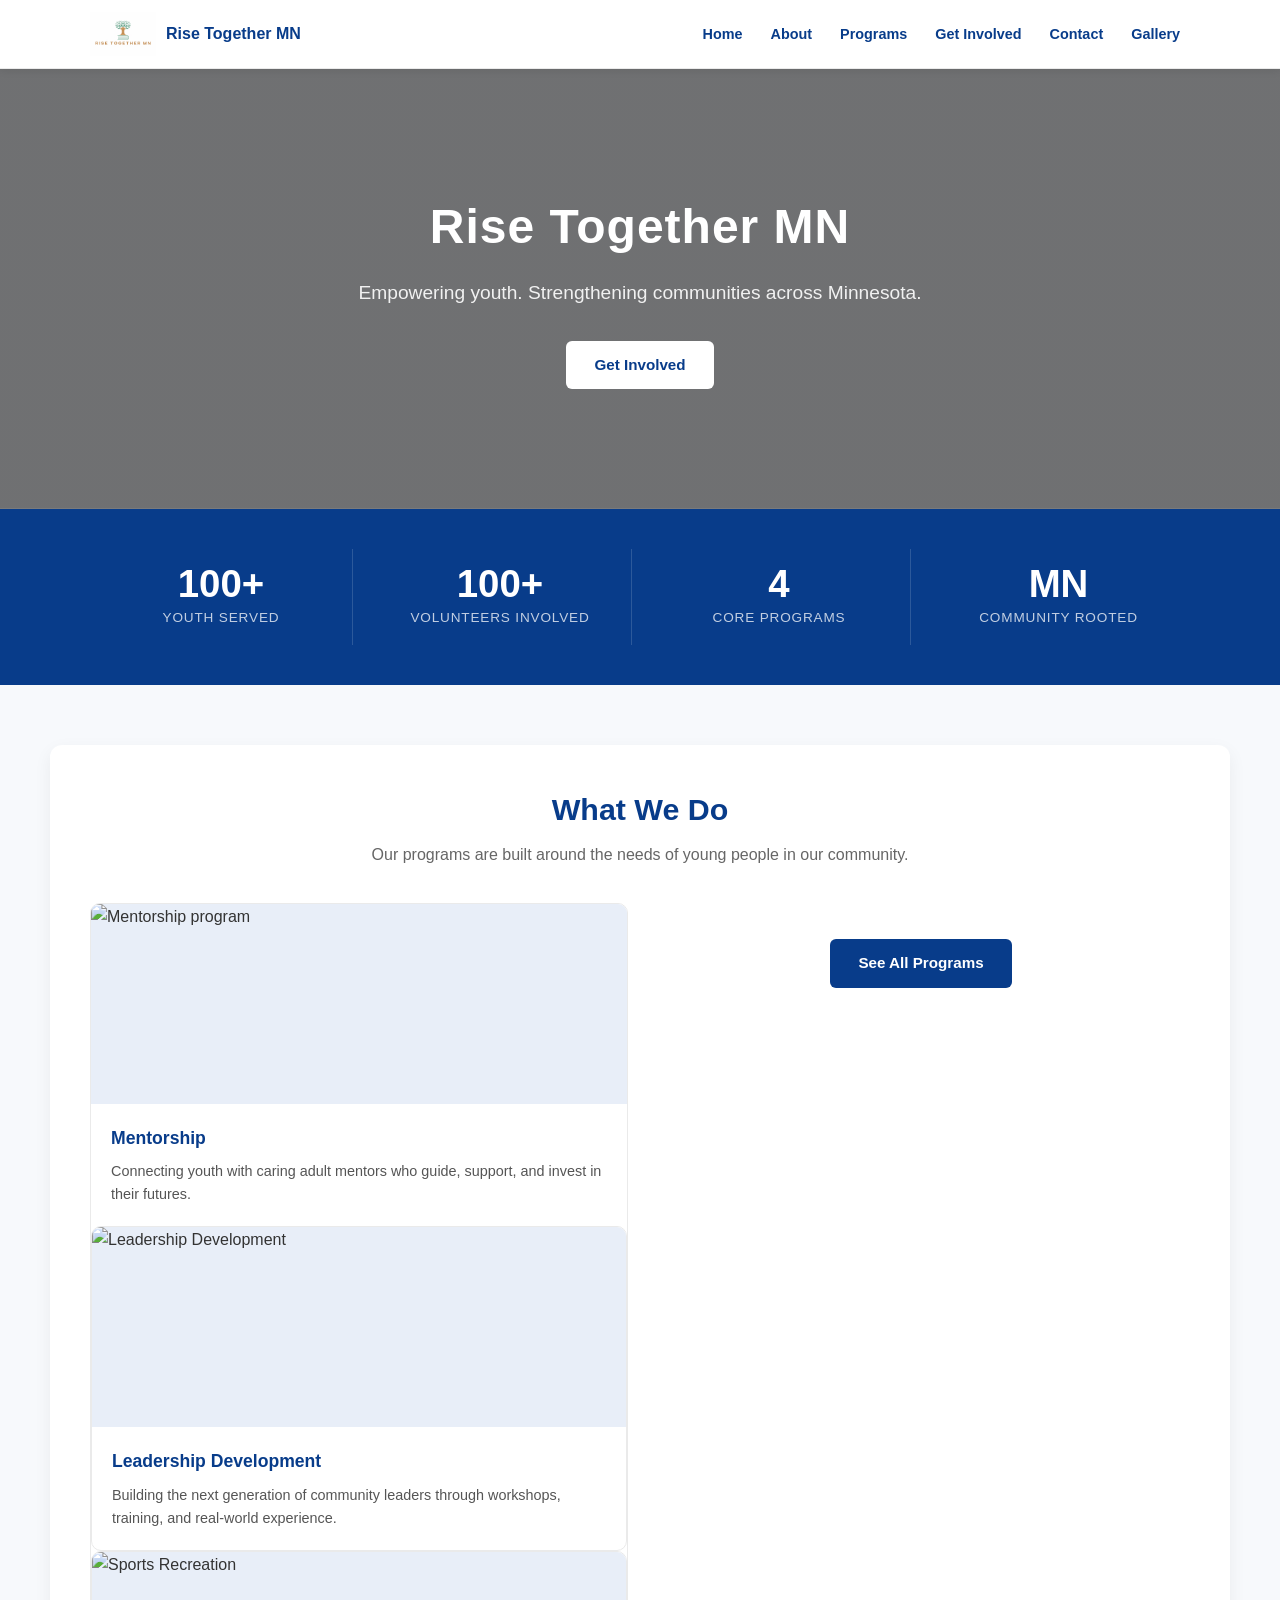
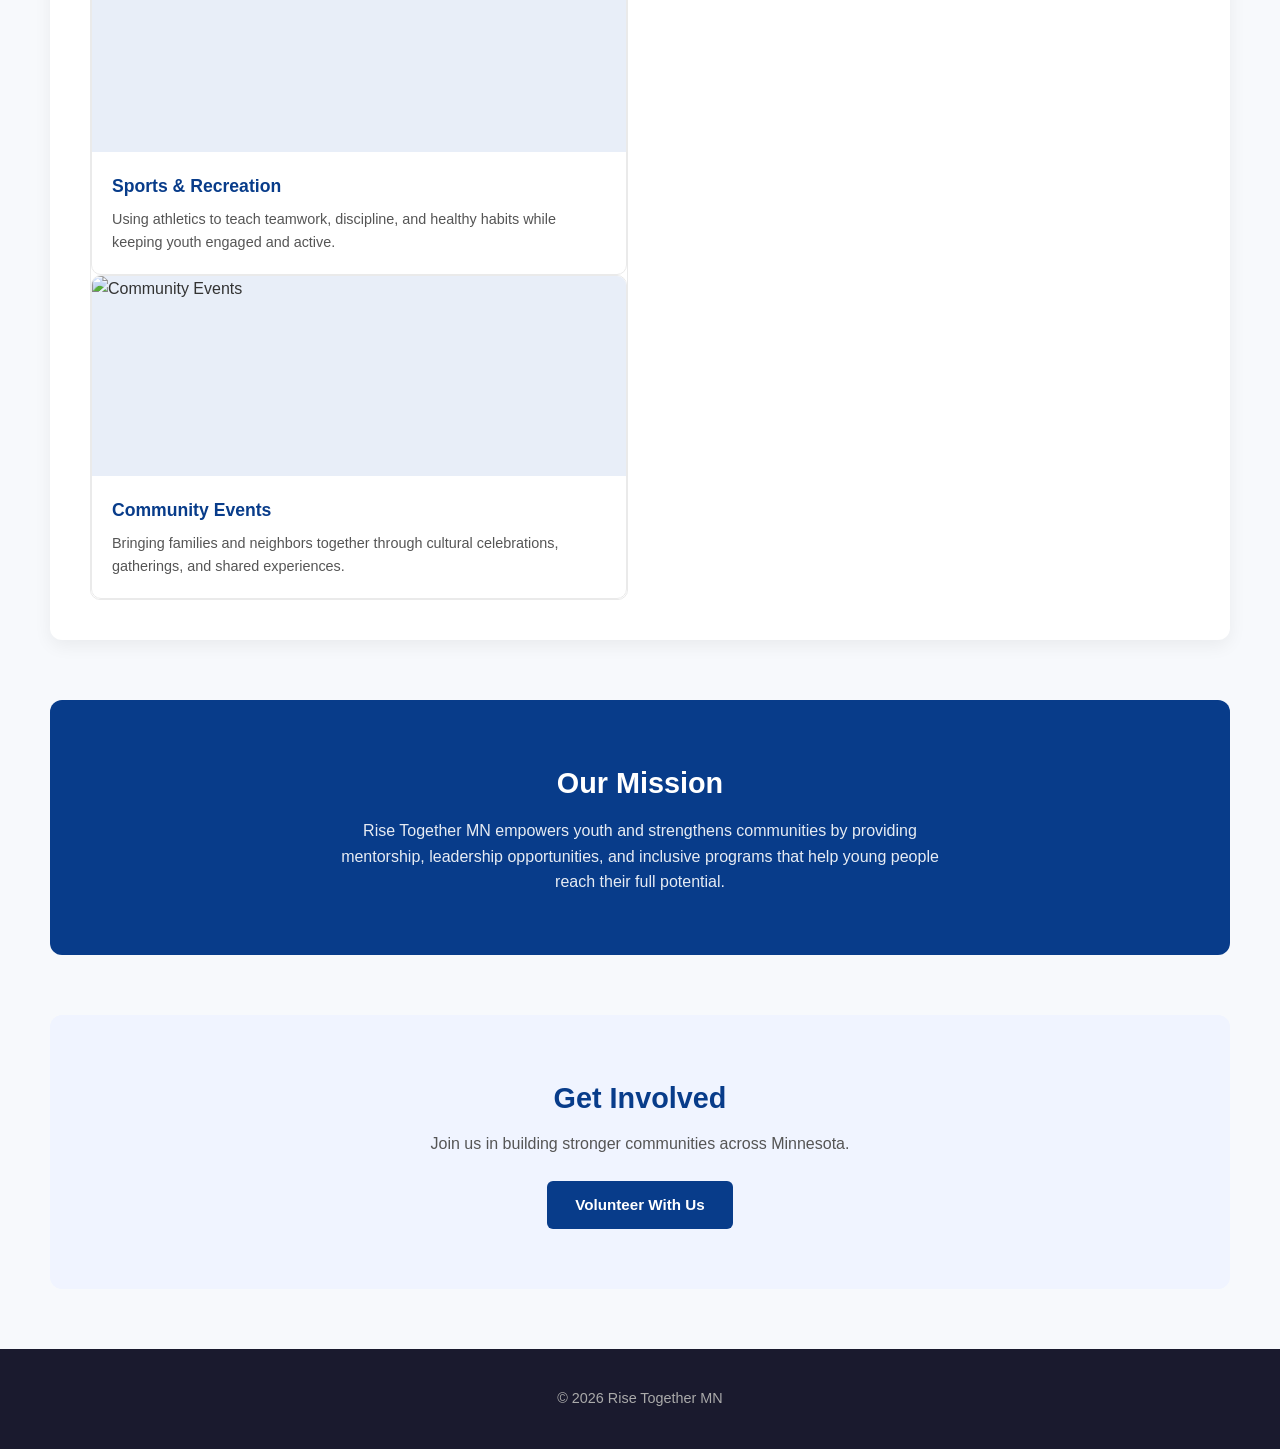
==== index.html @ 84d4bda6 "Update index.html" ====
<!DOCTYPE html>
<html lang="en">
<head>
  <meta charset="UTF-8">
  <meta name="viewport" content="width=device-width, initial-scale=1.0">
  <meta name="description" content="Rise Together MN empowers youth from underrepresented communities through mentorship, leadership, and inclusive programs across Minnesota.">
  <title>Rise Together MN</title>
  <link rel="stylesheet" href="style.css">
</head>
<body>

  <!-- ===== NAVBAR ===== -->
  <nav aria-label="main navigation">
    <div class="nav-inner">

      <a href="index.html" class="nav-logo">
        <img src="images/risetogethermny.PNG" alt="Rise Together MN logo">
        <span>Rise Together MN</span>
      </a>

      <button class="nav-toggle" aria-label="Toggle navigation" aria-expanded="false">
        <span></span>
        <span></span>
        <span></span>
      </button>

      <ul class="nav-links">
        <li><a href="index.html">Home</a></li>
        <li><a href="about.html">About</a></li>
        <li><a href="programs.html">Programs</a></li>
        <li><a href="get-involved.html">Get Involved</a></li>
        <li><a href="contact.html">Contact</a></li>
        <li><a href="gallery.html">Gallery</a></li>
      </ul>

    </div>
  </nav>

  <!-- ===== HERO ===== -->
  <header class="hero">
    <div class="hero-content">
      <h1>Rise Together MN</h1>
      <p class="hero-tagline">Empowering youth. Strengthening communities across Minnesota.</p>
      <a href="get-involved.html" class="btn btn-white">Get Involved</a>
    </div>
  </header>

  <!-- ===== IMPACT STATS ===== -->
  <section class="impact-bar">
    <div class="impact-grid">
      <div class="impact-stat">
        <span class="impact-number">100+</span>
        <span class="impact-label">Youth Served</span>
      </div>
      <div class="impact-stat">
        <span class="impact-number">100+</span>
        <span class="impact-label">Volunteers Involved</span>
      </div>
      <div class="impact-stat">
        <span class="impact-number">4</span>
        <span class="impact-label">Core Programs</span>
      </div>
      <div class="impact-stat">
        <span class="impact-number">MN</span>
        <span class="impact-label">Community Rooted</span>
      </div>
    </div>
  </section>

  <!-- ===== PROGRAMS ===== -->
  <section class="programs-section">
    <div class="section-header">
      <h2>What We Do</h2>
      <p>Our programs are built around the needs of young people in our community.</p>
    </div>

    <div class="card-grid">

      <div class="program-card">
        <div class="card-img-wrap">
          <img src="images/Campphoto.jpeg" alt="Mentorship program" class="card-img">
        </div>
        <div class="card-body">
          <h3>Mentorship</h3>
          <p>Connecting youth with caring adult mentors who guide, support, and invest in their futures.</p>
        </div>

      <div class="program-card">
        <div class="card-img-wrap placeholder-img">
          <img src="images/Roundtablerisetogether.png" alt="Leadership Development" class="card-img">
        </div>
        <div class="card-body">
          <h3>Leadership Development</h3>
          <p>Building the next generation of community leaders through workshops, training, and real-world experience.</p>
        </div>
      </div>

      <div class="program-card">
        <div class="card-img-wrap placeholder-img">
          <img src="images/Risetogetherhoops.png" alt="Sports Recreation" class="card-img">
        </div>
        <div class="card-body">
          <h3>Sports &amp; Recreation</h3>
          <p>Using athletics to teach teamwork, discipline, and healthy habits while keeping youth engaged and active.</p>
        </div>
      </div>

      <div class="program-card">
        <div class="card-img-wrap placeholder-img">
          <img src="images/Campfirerisetogether.png" alt="Community Events" class="card-img">
        </div>
        <div class="card-body">
          <h3>Community Events</h3>
          <p>Bringing families and neighbors together through cultural celebrations, gatherings, and shared experiences.</p>
        </div>
      </div>

    </div>

    <div class="section-cta">
      <a href="programs.html" class="btn btn-blue">See All Programs</a>
    </div>
  </section>

  <!-- ===== MISSION ===== -->
  <section class="mission-highlight">
    <h2>Our Mission</h2>
    <p>
      Rise Together MN empowers youth and strengthens communities by providing
      mentorship, leadership opportunities, and inclusive programs that help
      young people reach their full potential.
    </p>
  </section>

  <!-- ===== CTA ===== -->
  <section class="cta">
    <h2>Get Involved</h2>
    <p>Join us in building stronger communities across Minnesota.</p>
    <a class="btn btn-blue" href="get-involved.html">Volunteer With Us</a>
  </section>

  <!-- ===== FOOTER ===== -->
  <footer>
    <p>&copy; 2026 Rise Together MN</p>
  </footer>

  <!-- ===== HAMBURGER SCRIPT ===== -->
  <script>
    const toggle = document.querySelector('.nav-toggle');
    const links  = document.querySelector('.nav-links');

    toggle.addEventListener('click', function () {
      const isOpen = links.classList.toggle('open');
      toggle.setAttribute('aria-expanded', isOpen);
    });

    links.querySelectorAll('a').forEach(function (link) {
      link.addEventListener('click', function () {
        links.classList.remove('open');
        toggle.setAttribute('aria-expanded', 'false');
      });
    });
  </script>

</body>
</html>
---- style.css ----
/* ===== Global ===== */
html {
  scroll-behavior: smooth;
}

body {
  margin: 0;
  font-family: Arial, Helvetica, sans-serif;
  line-height: 1.6;
  color: #333;
  background: #f7f9fc;
}

/* ===== Navbar ===== */
nav {
  background: white;
  border-bottom: 1px solid #eaeaea;
  box-shadow: 0 2px 8px rgba(0, 0, 0, 0.08);
  position: sticky;
  top: 0;
  z-index: 1000;
}

.nav-inner {
  max-width: 1100px;
  margin: 0 auto;
  padding: 0 24px;
  height: 68px;
  display: flex;
  align-items: center;
  justify-content: space-between;
}

.nav-logo {
  display: flex;
  align-items: center;
  gap: 10px;
  text-decoration: none;
  color: #083c8a;
  font-weight: 700;
  font-size: 1rem;
}

.nav-logo img {
  height: 44px;
  width: auto;
  display: block;
}

.nav-logo span {
  white-space: nowrap;
}

.nav-links {
  list-style: none;
  margin: 0;
  padding: 0;
  display: flex;
  gap: 8px;
  align-items: center;
}

.nav-links a {
  color: #083c8a;
  text-decoration: none;
  font-weight: 600;
  font-size: 0.9rem;
  padding: 6px 10px;
  border-radius: 6px;
  transition: background 0.15s ease;
}

.nav-links a:hover {
  background: #f0f4ff;
}

.nav-links a:focus {
  outline: 2px solid #083c8a;
  outline-offset: 2px;
}

.nav-toggle {
  display: none;
  flex-direction: column;
  justify-content: center;
  gap: 5px;
  background: none;
  border: none;
  cursor: pointer;
  padding: 6px;
  border-radius: 6px;
}

.nav-toggle span {
  display: block;
  width: 22px;
  height: 2px;
  background: #083c8a;
  border-radius: 2px;
  transition: all 0.2s ease;
}

/* ===== Hero ===== */
header.hero {
  background-image:
    linear-gradient(rgba(0, 0, 0, 0.55), rgba(0, 0, 0, 0.55)),
    url("images/Campphoto.jpeg");
  background-position: center;
  background-size: cover;
  background-repeat: no-repeat;
  color: white;
  text-align: center;
  padding: 120px 20px;
}

.hero-content {
  max-width: 700px;
  margin: 0 auto;
}

header.hero h1 {
  font-size: 3rem;
  letter-spacing: 1px;
  margin: 0 0 12px;
}

.hero-tagline {
  font-size: 1.2rem;
  opacity: 0.9;
  margin: 0 0 32px;
}

/* ===== Buttons ===== */
.btn {
  display: inline-block;
  padding: 12px 28px;
  border-radius: 6px;
  font-weight: 700;
  font-size: 0.95rem;
  text-decoration: none;
  transition: opacity 0.15s ease;
}

.btn:hover {
  opacity: 0.85;
}

.btn-white {
  background: white;
  color: #083c8a;
}

.btn-blue {
  background: #083c8a;
  color: white;
}

/* ===== Impact Bar ===== */
.impact-bar {
  background: #083c8a;
  padding: 40px 24px;
  margin: 0;
  border-radius: 0;
  box-shadow: none;
  max-width: 100%;
}

.impact-grid {
  max-width: 1100px;
  margin: 0 auto;
  display: grid;
  grid-template-columns: repeat(4, 1fr);
  gap: 16px;
  text-align: center;
}

.impact-stat {
  display: flex;
  flex-direction: column;
  align-items: center;
  gap: 4px;
  padding: 16px;
  border-right: 1px solid rgba(255, 255, 255, 0.15);
}

.impact-stat:last-child {
  border-right: none;
}

.impact-number {
  font-size: 2.4rem;
  font-weight: 700;
  color: white;
  line-height: 1;
}

.impact-label {
  font-size: 0.85rem;
  color: rgba(255, 255, 255, 0.75);
  text-transform: uppercase;
  letter-spacing: 0.06em;
}

/* ===== Programs Section ===== */
.programs-section {
  max-width: 1100px;
  margin: 60px auto;
  padding: 40px;
  background: white;
  border-radius: 12px;
  box-shadow: 0 6px 18px rgba(0, 0, 0, 0.06);
}

.section-header {
  text-align: center;
  margin-bottom: 36px;
}

.section-header h2 {
  font-size: 1.9rem;
  color: #083c8a;
  margin: 0 0 8px;
}

.section-header p {
  color: #666;
  font-size: 1rem;
  margin: 0;
}

.card-grid {
  display: grid;
  grid-template-columns: repeat(2, 1fr);
  gap: 24px;
}

.program-card {
  border-radius: 10px;
  border: 1px solid #eaeaea;
  overflow: hidden;
  background: white;
  transition: transform 0.2s ease, box-shadow 0.2s ease;
}

.program-card:hover {
  transform: translateY(-5px);
  box-shadow: 0 10px 24px rgba(0, 0, 0, 0.1);
}

.card-img-wrap {
  width: 100%;
  height: 200px;
  overflow: hidden;
  background: #e8eef8;
}

.card-img {
  width: 100%;
  height: 100%;
  object-fit: cover;
  display: block;
  transition: transform 0.3s ease;
}

.program-card:hover .card-img {
  transform: scale(1.04);
}

.placeholder-img {
  display: flex;
  align-items: center;
  justify-content: center;
  background: #e8eef8;
}

.placeholder-text {
  font-size: 0.85rem;
  color: #83a0c4;
  font-style: italic;
}

.card-body {
  padding: 20px;
}

.card-body h3 {
  font-size: 1.1rem;
  color: #083c8a;
  margin: 0 0 8px;
}

.card-body p {
  font-size: 0.9rem;
  color: #555;
  margin: 0;
  line-height: 1.6;
}

.section-cta {
  text-align: center;
  margin-top: 36px;
}

/* ===== General Sections ===== */
section {
  max-width: 1100px;
  margin: 60px auto;
  padding: 40px;
  background: white;
  border-radius: 12px;
  box-shadow: 0 6px 18px rgba(0, 0, 0, 0.06);
}

/* ===== Mission ===== */
.mission-highlight {
  text-align: center;
  background: #083c8a;
  color: white;
  padding: 60px 40px;
  box-shadow: none;
}

.mission-highlight h2 {
  margin: 0 0 12px;
  font-size: 1.8rem;
}

.mission-highlight p {
  margin: 0 auto;
  opacity: 0.9;
  max-width: 640px;
}

/* ===== CTA ===== */
.cta {
  text-align: center;
  background: #f0f4ff;
  padding: 60px 40px;
  box-shadow: none;
}

.cta h2 {
  color: #083c8a;
  margin: 0 0 10px;
  font-size: 1.8rem;
}

.cta p {
  margin: 0 0 24px;
  color: #555;
}

/* ===== Cards ===== */
.card {
  border-radius: 12px;
  box-shadow: 0 6px 18px rgba(0, 0, 0, 0.06);
  transition: transform 0.2s ease, box-shadow 0.2s ease;
}

.card:hover {
  transform: translateY(-6px);
  box-shadow: 0 10px 25px rgba(0, 0, 0, 0.12);
}

/* ===== Footer ===== */
footer {
  text-align: center;
  padding: 24px 20px;
  background: #1a1a2e;
  color: #aaa;
  font-size: 0.9rem;
}

/* ===== Mobile ===== */
@media (max-width: 680px) {
  .nav-toggle {
    display: flex;
  }

  .nav-logo span {
    display: none;
  }

  .nav-links {
    display: none;
    position: absolute;
    top: 68px;
    left: 0;
    right: 0;
    background: white;
    flex-direction: column;
    align-items: flex-start;
    padding: 12px 24px 20px;
    border-bottom: 1px solid #eaeaea;
    box-shadow: 0 4px 12px rgba(0, 0, 0, 0.08);
    gap: 4px;
  }

  .nav-links.open {
    display: flex;
  }

  .nav-links a {
    font-size: 1rem;
    padding: 10px 8px;
    width: 100%;
  }

  header.hero h1 {
    font-size: 2rem;
  }

  .hero-tagline {
    font-size: 1rem;
  }

  .impact-grid {
    grid-template-columns: repeat(2, 1fr);
  }

  .impact-stat {
    border-right: none;
    border-bottom: 1px solid rgba(255, 255, 255, 0.15);
    padding-bottom: 20px;
  }

  .impact-stat:nth-child(2n) {
    border-bottom: 1px solid rgba(255, 255, 255, 0.15);
  }

  .impact-stat:last-child,
  .impact-stat:nth-last-child(2):nth-child(odd) {
    border-bottom: none;
  }

  .card-grid {
    grid-template-columns: 1fr;
  }

  .programs-section,
  section {
    margin: 20px 12px;
    padding: 24px 16px;
  }
}
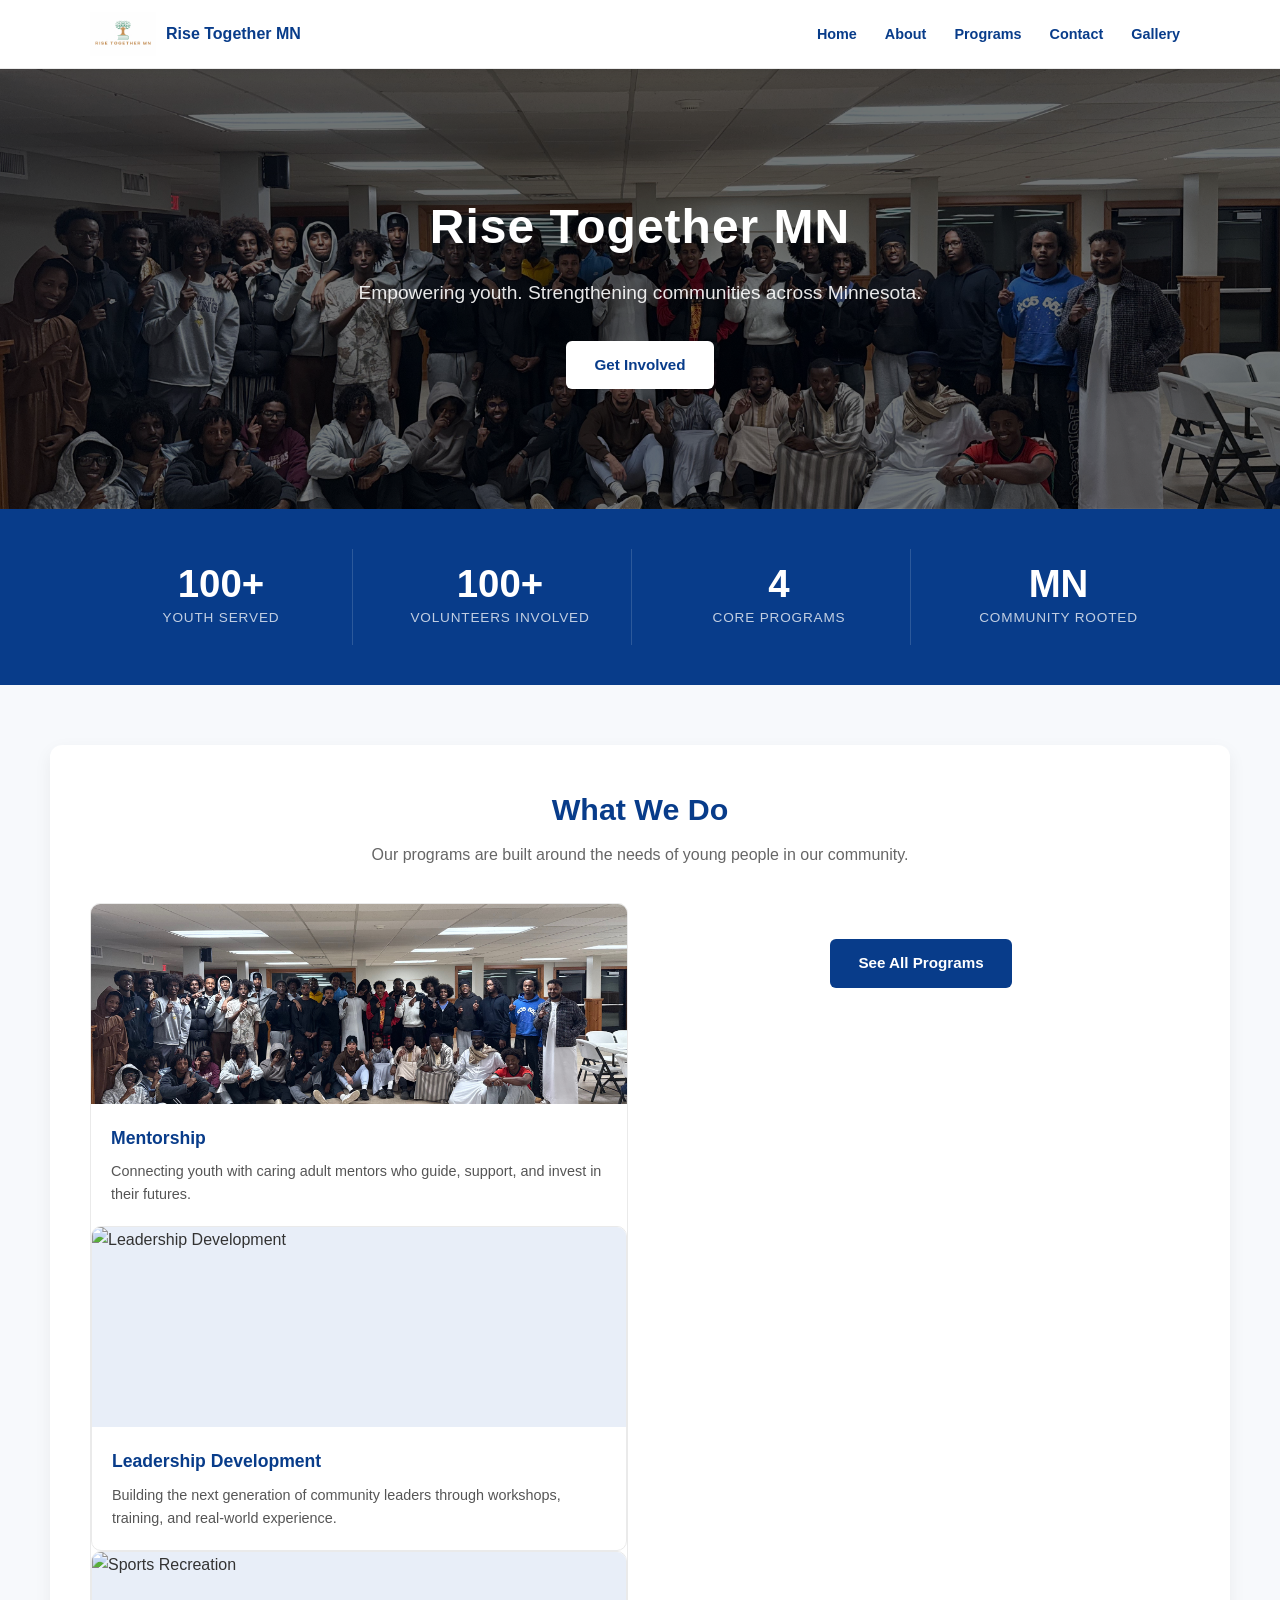
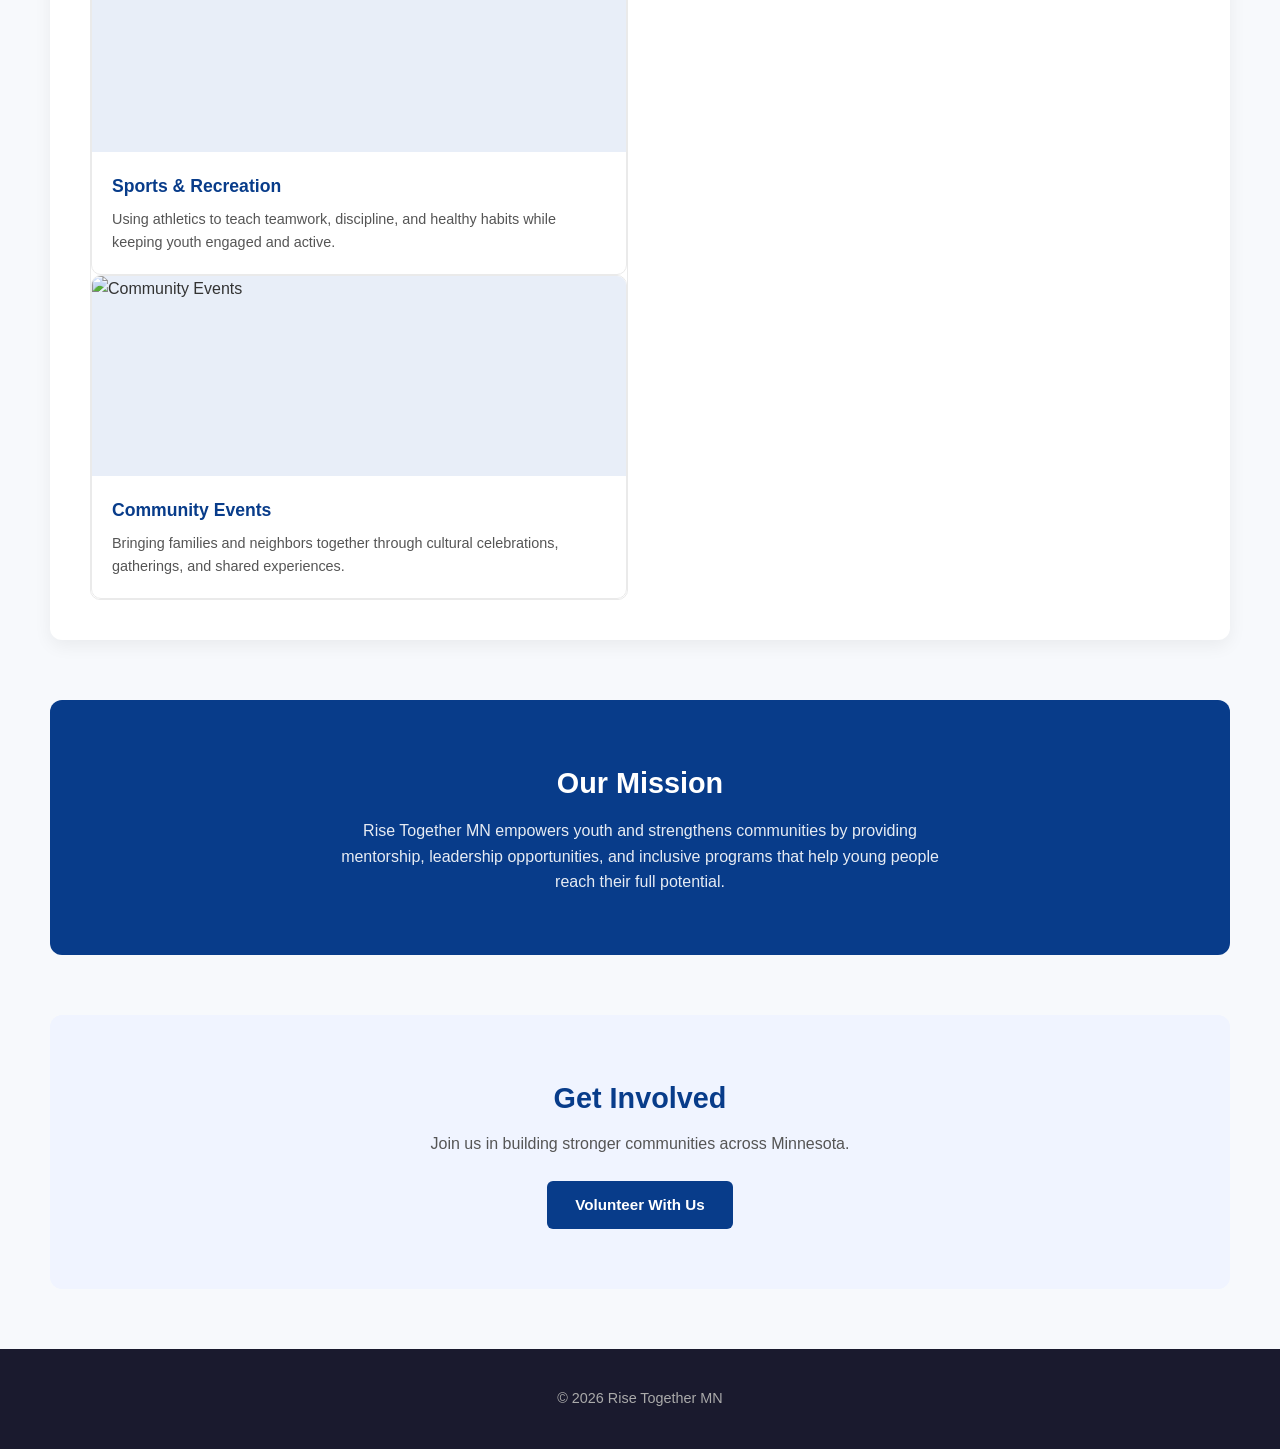
==== commit f982ab7f: "Update index.html" ====
--- a/index.html
+++ b/index.html
@@ -28,7 +28,6 @@
         <li><a href="index.html">Home</a></li>
         <li><a href="about.html">About</a></li>
         <li><a href="programs.html">Programs</a></li>
-        <li><a href="get-involved.html">Get Involved</a></li>
         <li><a href="contact.html">Contact</a></li>
         <li><a href="gallery.html">Gallery</a></li>
       </ul>
@@ -86,7 +85,7 @@
         </div>
 
       <div class="program-card">
-        <div class="card-img-wrap placeholder-img">
+        <div class="card-img-wrap">
           <img src="images/Roundtablerisetogether.png" alt="Leadership Development" class="card-img">
         </div>
         <div class="card-body">
@@ -96,7 +95,7 @@
       </div>
 
       <div class="program-card">
-        <div class="card-img-wrap placeholder-img">
+        <div class="card-img-wrap">
           <img src="images/Risetogetherhoops.png" alt="Sports Recreation" class="card-img">
         </div>
         <div class="card-body">
@@ -106,7 +105,7 @@
       </div>
 
       <div class="program-card">
-        <div class="card-img-wrap placeholder-img">
+        <div class="card-img-wrap">
           <img src="images/Campfirerisetogether.png" alt="Community Events" class="card-img">
         </div>
         <div class="card-body">
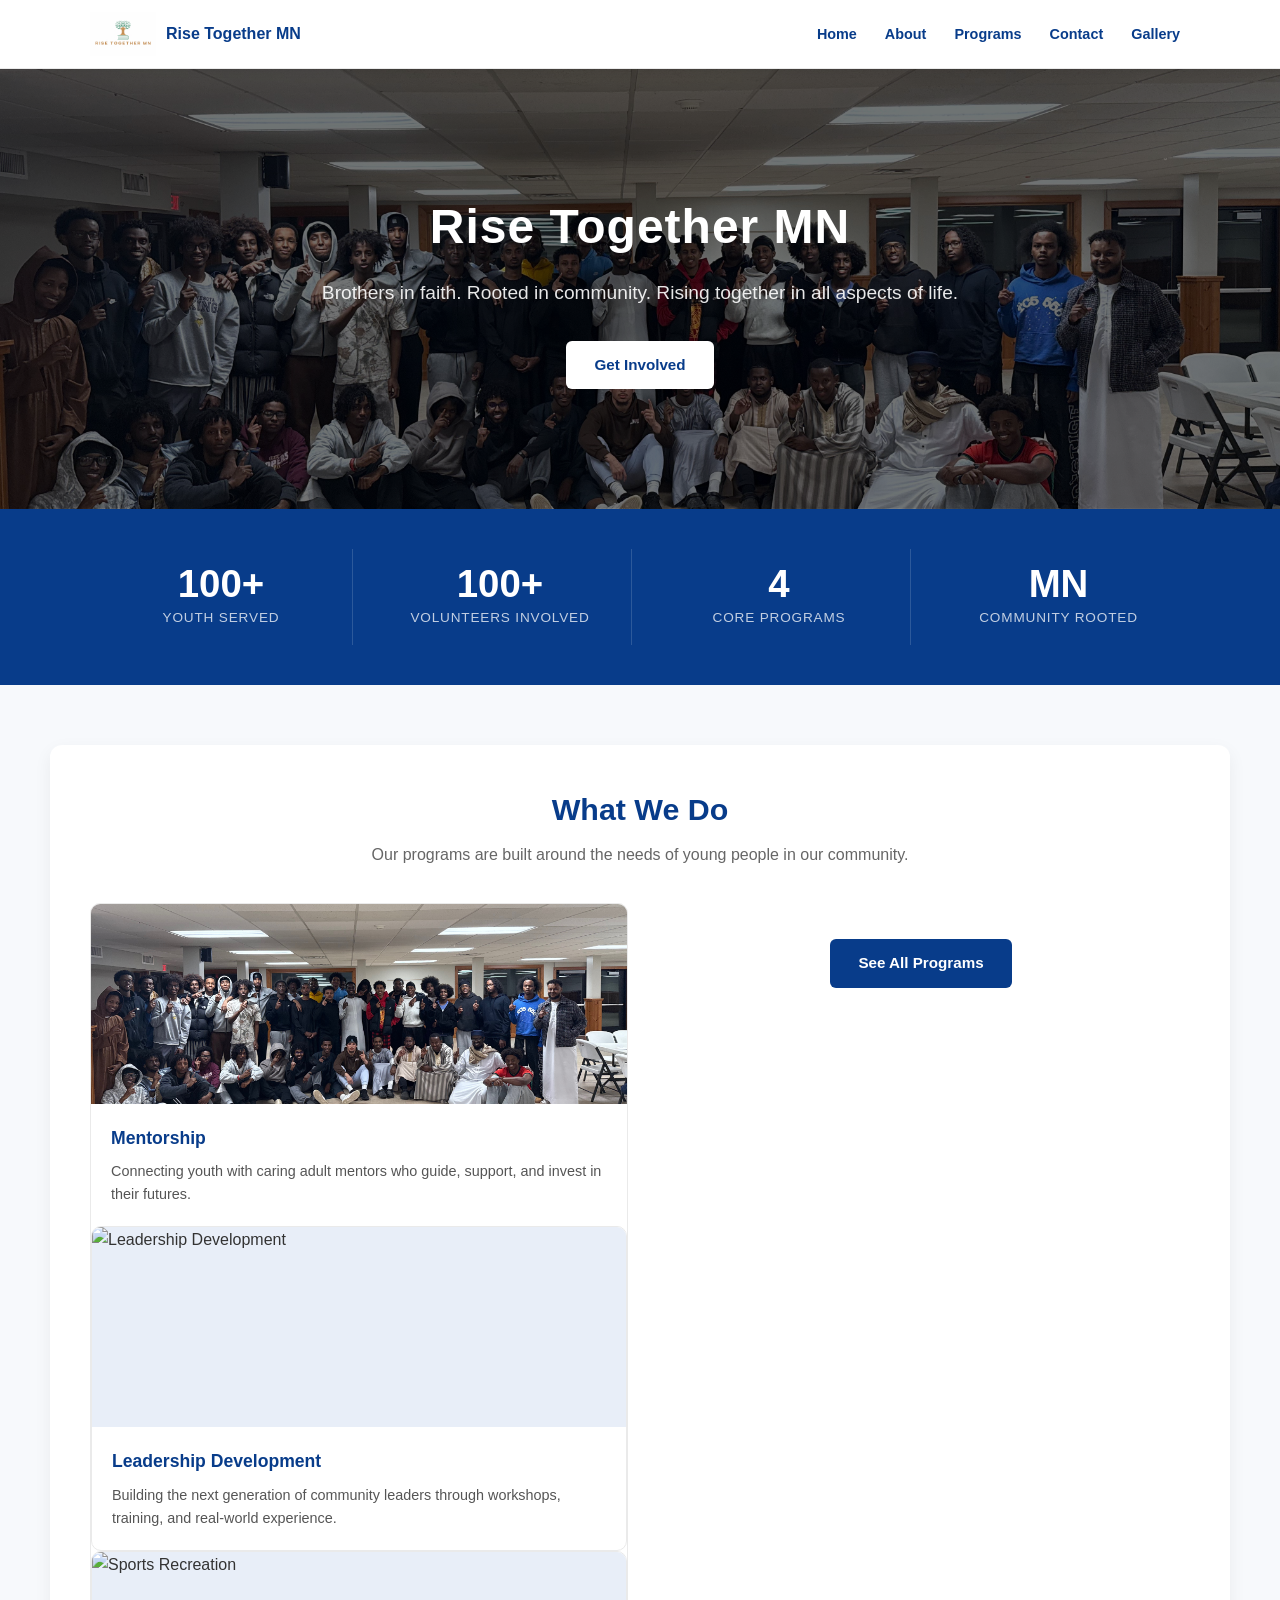
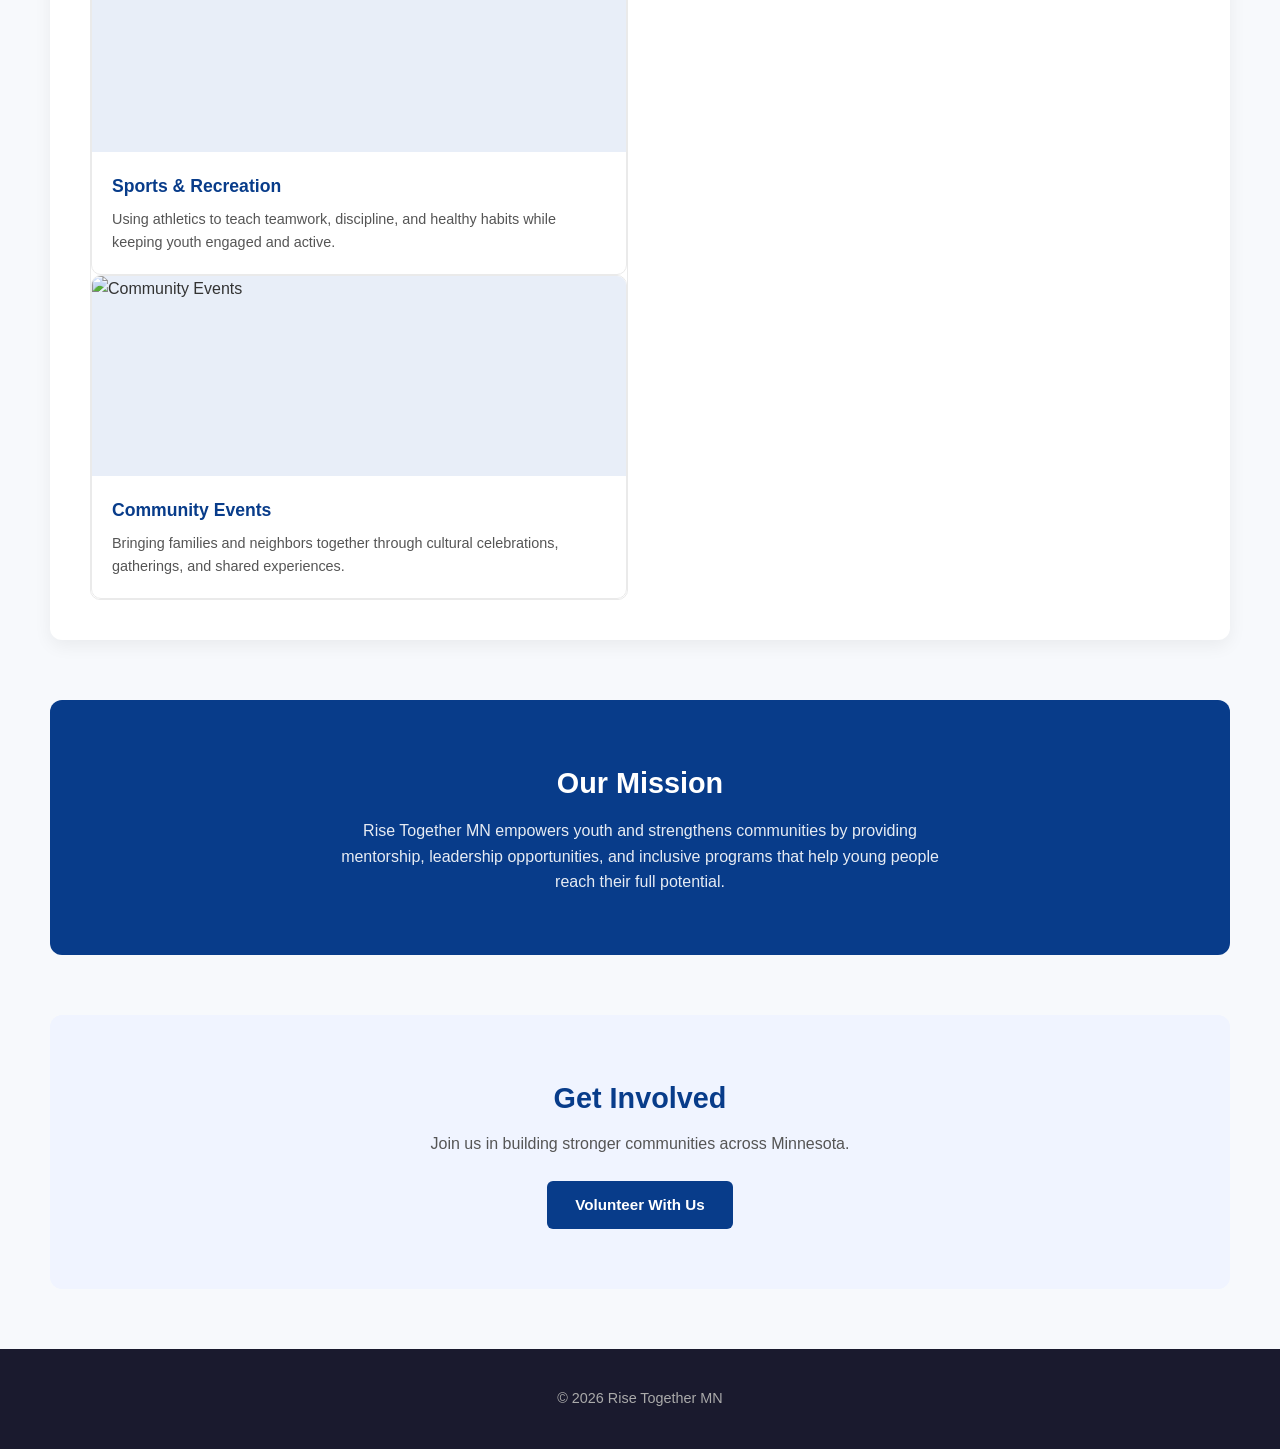
==== commit 10ea1d34: "Update index.html" ====
--- a/index.html
+++ b/index.html
@@ -39,8 +39,8 @@
   <header class="hero">
     <div class="hero-content">
       <h1>Rise Together MN</h1>
-      <p class="hero-tagline">Empowering youth. Strengthening communities across Minnesota.</p>
-      <a href="get-involved.html" class="btn btn-white">Get Involved</a>
+      <p class="hero-tagline">Brothers in faith. Rooted in community. Rising together in all aspects of life.</p>
+      <a href="contact.html" class="btn btn-white">Get Involved</a>
     </div>
   </header>
 
@@ -135,7 +135,7 @@
   <section class="cta">
     <h2>Get Involved</h2>
     <p>Join us in building stronger communities across Minnesota.</p>
-    <a class="btn btn-blue" href="get-involved.html">Volunteer With Us</a>
+    <a class="btn btn-blue" href="contact.html">Volunteer With Us</a>
   </section>
 
   <!-- ===== FOOTER ===== -->
--- a/style.css
+++ b/style.css
@@ -443,3 +443,1935 @@
     padding: 24px 16px;
   }
 }
+
+/* ===== Page Hero (inner pages) ===== */
+.page-hero {
+  background: linear-gradient(135deg, #083c8a 0%, #0f5fc4 100%);
+  color: white;
+  text-align: center;
+  padding: 70px 24px 60px;
+}
+
+.page-hero h1 {
+  font-size: 2.4rem;
+  margin: 0 0 10px;
+  letter-spacing: 0.5px;
+}
+
+.page-hero p {
+  font-size: 1.1rem;
+  opacity: 0.88;
+  margin: 0;
+}
+
+/* ===== Contact Layout ===== */
+.contact-wrapper {
+  max-width: 1100px;
+  margin: 60px auto;
+  padding: 0 24px;
+  display: grid;
+  grid-template-columns: 1fr 1.6fr;
+  gap: 40px;
+  align-items: start;
+}
+
+/* ===== Contact Info (left) ===== */
+.contact-info {
+  background: white;
+  border-radius: 12px;
+  padding: 36px 32px;
+  box-shadow: 0 6px 18px rgba(0, 0, 0, 0.06);
+}
+
+.contact-info h2 {
+  color: #083c8a;
+  font-size: 1.5rem;
+  margin: 0 0 12px;
+}
+
+.contact-intro {
+  color: #555;
+  font-size: 0.95rem;
+  line-height: 1.7;
+  margin: 0 0 28px;
+}
+
+.info-cards {
+  display: flex;
+  flex-direction: column;
+  gap: 16px;
+  margin-bottom: 32px;
+}
+
+.info-card {
+  display: flex;
+  align-items: flex-start;
+  gap: 14px;
+  padding: 16px;
+  background: #f7f9fc;
+  border-radius: 8px;
+  border: 1px solid #eaeaea;
+}
+
+.info-icon {
+  font-size: 1.3rem;
+  line-height: 1;
+  margin-top: 2px;
+  flex-shrink: 0;
+}
+
+.info-card-label {
+  font-size: 0.75rem;
+  text-transform: uppercase;
+  letter-spacing: 0.07em;
+  color: #888;
+  font-weight: 600;
+  margin-bottom: 3px;
+}
+
+.info-card-value {
+  font-size: 0.95rem;
+  color: #222;
+  text-decoration: none;
+  line-height: 1.5;
+}
+
+a.info-card-value:hover {
+  color: #083c8a;
+  text-decoration: underline;
+}
+
+.social-label {
+  font-size: 0.8rem;
+  text-transform: uppercase;
+  letter-spacing: 0.07em;
+  color: #888;
+  font-weight: 600;
+  margin: 0 0 10px;
+}
+
+.social-links {
+  display: flex;
+  gap: 10px;
+}
+
+.social-btn {
+  display: inline-block;
+  padding: 8px 16px;
+  border-radius: 6px;
+  border: 1.5px solid #083c8a;
+  color: #083c8a;
+  font-size: 0.85rem;
+  font-weight: 600;
+  text-decoration: none;
+  transition: background 0.15s ease, color 0.15s ease;
+}
+
+.social-btn:hover {
+  background: #083c8a;
+  color: white;
+}
+
+/* ===== Contact Form (right) ===== */
+.contact-form-wrap {
+  background: white;
+  border-radius: 12px;
+  padding: 36px 32px;
+  box-shadow: 0 6px 18px rgba(0, 0, 0, 0.06);
+}
+
+.contact-form-wrap h2 {
+  color: #083c8a;
+  font-size: 1.5rem;
+  margin: 0 0 24px;
+}
+
+.contact-form {
+  display: flex;
+  flex-direction: column;
+  gap: 18px;
+}
+
+.form-row {
+  display: grid;
+  grid-template-columns: 1fr 1fr;
+  gap: 16px;
+}
+
+.form-group {
+  display: flex;
+  flex-direction: column;
+  gap: 6px;
+}
+
+.form-group label {
+  font-size: 0.88rem;
+  font-weight: 600;
+  color: #333;
+}
+
+.required {
+  color: #c0392b;
+}
+
+.form-group input,
+.form-group select,
+.form-group textarea {
+  padding: 11px 14px;
+  border: 1.5px solid #dde3ee;
+  border-radius: 7px;
+  font-size: 0.95rem;
+  font-family: Arial, Helvetica, sans-serif;
+  color: #333;
+  background: #fafbff;
+  transition: border-color 0.15s ease, box-shadow 0.15s ease;
+  appearance: none;
+  -webkit-appearance: none;
+}
+
+.form-group input:focus,
+.form-group select:focus,
+.form-group textarea:focus {
+  outline: none;
+  border-color: #083c8a;
+  box-shadow: 0 0 0 3px rgba(8, 60, 138, 0.1);
+  background: white;
+}
+
+.form-group textarea {
+  resize: vertical;
+  min-height: 130px;
+}
+
+.btn-full {
+  width: 100%;
+  text-align: center;
+  padding: 14px;
+  font-size: 1rem;
+  margin-top: 4px;
+}
+
+/* ===== Form success message ===== */
+.form-success {
+  display: none;
+  align-items: center;
+  gap: 10px;
+  margin-top: 16px;
+  padding: 14px 18px;
+  background: #eafaf1;
+  border: 1px solid #a9dfbf;
+  border-radius: 8px;
+  color: #1e8449;
+  font-size: 0.95rem;
+  font-weight: 600;
+}
+
+/* ===== Nav active link ===== */
+.nav-active {
+  background: #f0f4ff;
+  border-radius: 6px;
+}
+
+/* ===== Contact page mobile ===== */
+@media (max-width: 768px) {
+  .contact-wrapper {
+    grid-template-columns: 1fr;
+    margin: 24px auto;
+    padding: 0 16px;
+    gap: 20px;
+  }
+
+  .contact-info,
+  .contact-form-wrap {
+    padding: 24px 20px;
+  }
+
+  .form-row {
+    grid-template-columns: 1fr;
+  }
+
+  .page-hero h1 {
+    font-size: 1.8rem;
+  }
+}
+
+/* ===== About Page ===== */
+.section-eyebrow {
+  display: inline-block;
+  font-size: 0.78rem;
+  font-weight: 700;
+  text-transform: uppercase;
+  letter-spacing: 0.1em;
+  color: #0f5fc4;
+  margin-bottom: 10px;
+}
+
+/* Our Story — two column */
+.about-story-wrap {
+  max-width: 1100px;
+  margin: 60px auto;
+  padding: 0 24px;
+  display: grid;
+  grid-template-columns: 1fr 1fr;
+  gap: 48px;
+  align-items: center;
+}
+
+.about-story-img {
+  border-radius: 12px;
+  overflow: hidden;
+  box-shadow: 0 8px 28px rgba(0, 0, 0, 0.1);
+  aspect-ratio: 4 / 3;
+}
+
+.about-story-img img {
+  width: 100%;
+  height: 100%;
+  object-fit: cover;
+  display: block;
+}
+
+.about-story-text h2 {
+  font-size: 1.9rem;
+  color: #083c8a;
+  margin: 8px 0 16px;
+  line-height: 1.25;
+}
+
+.about-story-text p {
+  color: #555;
+  font-size: 0.97rem;
+  line-height: 1.75;
+  margin: 0 0 16px;
+}
+
+.about-story-text .btn {
+  margin-top: 8px;
+}
+
+/* Mission & Vision cards */
+.mission-vision-section {
+  max-width: 1100px;
+  margin: 0 auto 60px;
+  padding: 0 24px;
+  display: grid;
+  grid-template-columns: 1fr 1fr;
+  gap: 24px;
+}
+
+.mv-card {
+  border-radius: 12px;
+  padding: 36px 32px;
+  box-shadow: 0 6px 18px rgba(0, 0, 0, 0.06);
+}
+
+.mission-card {
+  background: #083c8a;
+  color: white;
+}
+
+.vision-card {
+  background: white;
+  color: #222;
+  border: 1px solid #eaeaea;
+}
+
+.mv-icon {
+  font-size: 2rem;
+  margin-bottom: 14px;
+}
+
+.mv-card h3 {
+  font-size: 1.3rem;
+  margin: 0 0 12px;
+}
+
+.mission-card h3 {
+  color: white;
+}
+
+.vision-card h3 {
+  color: #083c8a;
+}
+
+.mv-card p {
+  font-size: 0.95rem;
+  line-height: 1.75;
+  margin: 0;
+}
+
+.mission-card p {
+  opacity: 0.9;
+}
+
+.vision-card p {
+  color: #555;
+}
+
+/* Values grid */
+.values-section {
+  background: white;
+  padding: 60px 24px;
+  margin-bottom: 0;
+}
+
+.values-section .section-header {
+  text-align: center;
+  margin-bottom: 40px;
+}
+
+.values-section .section-header h2 {
+  font-size: 1.9rem;
+  color: #083c8a;
+  margin: 8px 0 0;
+}
+
+.values-grid {
+  max-width: 1100px;
+  margin: 0 auto;
+  display: grid;
+  grid-template-columns: repeat(3, 1fr);
+  gap: 24px;
+}
+
+.value-card {
+  background: #f7f9fc;
+  border-radius: 10px;
+  padding: 28px 24px;
+  border: 1px solid #eaeaea;
+  transition: transform 0.2s ease, box-shadow 0.2s ease;
+}
+
+.value-card:hover {
+  transform: translateY(-4px);
+  box-shadow: 0 8px 20px rgba(0, 0, 0, 0.08);
+}
+
+.value-icon {
+  font-size: 1.8rem;
+  margin-bottom: 12px;
+}
+
+.value-card h4 {
+  font-size: 1.05rem;
+  color: #083c8a;
+  margin: 0 0 8px;
+}
+
+.value-card p {
+  font-size: 0.9rem;
+  color: #555;
+  line-height: 1.7;
+  margin: 0;
+}
+
+/* Outline white button (for dark backgrounds) */
+.btn-outline-white {
+  background: transparent;
+  color: white;
+  border: 2px solid rgba(255, 255, 255, 0.7);
+}
+
+.btn-outline-white:hover {
+  background: rgba(255, 255, 255, 0.1);
+  opacity: 1;
+}
+
+/* About page mobile */
+@media (max-width: 768px) {
+  .about-story-wrap {
+    grid-template-columns: 1fr;
+    gap: 28px;
+    margin: 32px auto;
+    padding: 0 16px;
+  }
+
+  .mission-vision-section {
+    grid-template-columns: 1fr;
+    padding: 0 16px;
+    margin-bottom: 32px;
+  }
+
+  .values-grid {
+    grid-template-columns: 1fr;
+  }
+
+  .values-section {
+    padding: 40px 16px;
+  }
+
+  .mv-card {
+    padding: 28px 20px;
+  }
+}
+
+/* ===== About Page ===== */
+.about-wrapper {
+  max-width: 1100px;
+  margin: 0 auto;
+  padding: 0 24px 60px;
+}
+
+/* Section eyebrow label */
+.section-eyebrow {
+  font-size: 0.78rem;
+  font-weight: 700;
+  text-transform: uppercase;
+  letter-spacing: 0.1em;
+  color: #0f5fc4;
+  margin-bottom: 10px;
+}
+
+/* ===== Our Story ===== */
+.about-story {
+  display: grid;
+  grid-template-columns: 1fr 1fr;
+  gap: 48px;
+  align-items: center;
+  padding: 60px 40px;
+  background: white;
+  border-radius: 12px;
+  box-shadow: 0 6px 18px rgba(0, 0, 0, 0.06);
+  margin: 48px 0 32px;
+}
+
+.story-text h2 {
+  font-size: 1.8rem;
+  color: #083c8a;
+  margin: 0 0 20px;
+  line-height: 1.3;
+}
+
+.story-text p {
+  color: #555;
+  font-size: 0.97rem;
+  line-height: 1.8;
+  margin: 0 0 16px;
+}
+
+.story-text p:last-child {
+  margin-bottom: 0;
+}
+
+.story-image {
+  position: relative;
+}
+
+.story-img-wrap {
+  border-radius: 12px;
+  overflow: hidden;
+  aspect-ratio: 4 / 3;
+}
+
+.story-img-wrap img {
+  width: 100%;
+  height: 100%;
+  object-fit: cover;
+  display: block;
+}
+
+.story-badge {
+  position: absolute;
+  bottom: -18px;
+  left: -18px;
+  background: #083c8a;
+  color: white;
+  border-radius: 10px;
+  padding: 14px 20px;
+  text-align: center;
+  box-shadow: 0 6px 16px rgba(8, 60, 138, 0.3);
+}
+
+.badge-number {
+  display: block;
+  font-size: 1.8rem;
+  font-weight: 700;
+  line-height: 1;
+}
+
+.badge-label {
+  display: block;
+  font-size: 0.75rem;
+  opacity: 0.85;
+  margin-top: 4px;
+  text-transform: uppercase;
+  letter-spacing: 0.05em;
+}
+
+/* ===== Mission & Vision ===== */
+.mission-vision {
+  display: grid;
+  grid-template-columns: 1fr 1fr;
+  gap: 24px;
+  margin: 32px 0;
+  background: transparent;
+  box-shadow: none;
+  padding: 0;
+}
+
+.mv-card {
+  border-radius: 12px;
+  padding: 36px 32px;
+  box-shadow: 0 6px 18px rgba(0, 0, 0, 0.06);
+}
+
+.mission-card {
+  background: #083c8a;
+  color: white;
+}
+
+.vision-card {
+  background: white;
+  color: #333;
+  border: 1px solid #eaeaea;
+}
+
+.mv-icon {
+  font-size: 2rem;
+  margin-bottom: 14px;
+  display: block;
+}
+
+.mv-card h3 {
+  font-size: 1.3rem;
+  margin: 0 0 12px;
+}
+
+.mission-card h3 {
+  color: white;
+}
+
+.vision-card h3 {
+  color: #083c8a;
+}
+
+.mv-card p {
+  font-size: 0.97rem;
+  line-height: 1.8;
+  margin: 0;
+}
+
+.mission-card p {
+  opacity: 0.9;
+}
+
+.vision-card p {
+  color: #555;
+}
+
+/* ===== Values ===== */
+.values-section {
+  background: white;
+  border-radius: 12px;
+  padding: 48px 40px;
+  box-shadow: 0 6px 18px rgba(0, 0, 0, 0.06);
+  margin: 32px 0;
+}
+
+.values-section .section-header {
+  text-align: center;
+  margin-bottom: 40px;
+}
+
+.values-section .section-header h2 {
+  font-size: 1.9rem;
+  color: #083c8a;
+  margin: 0 0 10px;
+}
+
+.values-section .section-header p {
+  color: #666;
+  font-size: 0.97rem;
+  max-width: 560px;
+  margin: 0 auto;
+}
+
+.values-grid {
+  display: grid;
+  grid-template-columns: repeat(3, 1fr);
+  gap: 24px;
+}
+
+.value-card {
+  background: #f7f9fc;
+  border-radius: 10px;
+  padding: 28px 24px;
+  border: 1px solid #eaeaea;
+  text-align: center;
+  transition: transform 0.2s ease, box-shadow 0.2s ease;
+}
+
+.value-card:hover {
+  transform: translateY(-4px);
+  box-shadow: 0 8px 20px rgba(0, 0, 0, 0.08);
+}
+
+.value-icon {
+  font-size: 2.2rem;
+  margin-bottom: 14px;
+  display: block;
+}
+
+.value-card h3 {
+  font-size: 1.05rem;
+  color: #083c8a;
+  margin: 0 0 10px;
+}
+
+.value-card p {
+  font-size: 0.9rem;
+  color: #666;
+  line-height: 1.7;
+  margin: 0;
+}
+
+/* ===== About CTA strip ===== */
+.about-cta {
+  background: linear-gradient(135deg, #083c8a 0%, #0f5fc4 100%);
+  color: white;
+  text-align: center;
+  border-radius: 12px;
+  padding: 56px 40px;
+  margin: 32px 0 0;
+  box-shadow: 0 6px 18px rgba(8, 60, 138, 0.2);
+}
+
+.about-cta h2 {
+  font-size: 1.9rem;
+  margin: 0 0 12px;
+  color: white;
+}
+
+.about-cta p {
+  font-size: 1rem;
+  opacity: 0.88;
+  margin: 0 0 28px;
+}
+
+.cta-buttons {
+  display: flex;
+  gap: 14px;
+  justify-content: center;
+  flex-wrap: wrap;
+}
+
+.btn-outline-white {
+  background: transparent;
+  color: white;
+  border: 2px solid rgba(255, 255, 255, 0.7);
+  padding: 11px 28px;
+}
+
+.btn-outline-white:hover {
+  background: rgba(255, 255, 255, 0.12);
+  opacity: 1;
+}
+
+/* ===== About page mobile ===== */
+@media (max-width: 768px) {
+  .about-story {
+    grid-template-columns: 1fr;
+    padding: 28px 20px;
+    gap: 32px;
+    margin: 24px 0 20px;
+  }
+
+  .story-badge {
+    bottom: -14px;
+    left: 14px;
+  }
+
+  .mission-vision {
+    grid-template-columns: 1fr;
+    gap: 16px;
+  }
+
+  .values-grid {
+    grid-template-columns: 1fr;
+    gap: 16px;
+  }
+
+  .values-section,
+  .about-cta {
+    padding: 28px 20px;
+  }
+
+  .about-cta h2 {
+    font-size: 1.5rem;
+  }
+
+  .about-wrapper {
+    padding: 0 12px 40px;
+  }
+}
+
+/* ===== About Page ===== */
+.about-wrapper {
+  max-width: 1100px;
+  margin: 0 auto;
+  padding: 0 24px 60px;
+}
+
+/* Section tag label */
+.section-tag {
+  display: inline-block;
+  font-size: 0.75rem;
+  font-weight: 700;
+  text-transform: uppercase;
+  letter-spacing: 0.1em;
+  color: #083c8a;
+  background: #e8eef8;
+  padding: 4px 12px;
+  border-radius: 99px;
+  margin-bottom: 12px;
+}
+
+/* ===== Story Section ===== */
+.about-story {
+  display: grid;
+  grid-template-columns: 1fr 1fr;
+  gap: 48px;
+  align-items: center;
+  background: white;
+  border-radius: 12px;
+  padding: 48px;
+  box-shadow: 0 6px 18px rgba(0, 0, 0, 0.06);
+  margin: 48px 0 32px;
+}
+
+.story-text h2 {
+  font-size: 1.9rem;
+  color: #083c8a;
+  margin: 0 0 16px;
+}
+
+.story-text p {
+  color: #555;
+  font-size: 0.97rem;
+  line-height: 1.8;
+  margin: 0 0 14px;
+}
+
+.story-text p:last-child {
+  margin-bottom: 0;
+}
+
+.story-image {
+  position: relative;
+}
+
+.story-img-wrap {
+  border-radius: 12px;
+  overflow: hidden;
+  box-shadow: 0 8px 24px rgba(0, 0, 0, 0.12);
+}
+
+.story-img {
+  width: 100%;
+  height: 320px;
+  object-fit: cover;
+  display: block;
+}
+
+.story-badge {
+  position: absolute;
+  bottom: -18px;
+  left: 24px;
+  background: #083c8a;
+  color: white;
+  border-radius: 10px;
+  padding: 14px 20px;
+  display: flex;
+  flex-direction: column;
+  align-items: center;
+  box-shadow: 0 4px 14px rgba(8, 60, 138, 0.35);
+}
+
+.badge-number {
+  font-size: 1.6rem;
+  font-weight: 700;
+  line-height: 1;
+}
+
+.badge-label {
+  font-size: 0.72rem;
+  opacity: 0.85;
+  text-transform: uppercase;
+  letter-spacing: 0.06em;
+  margin-top: 3px;
+}
+
+/* ===== Mission & Vision ===== */
+.mission-vision {
+  display: grid;
+  grid-template-columns: 1fr 1fr;
+  gap: 24px;
+  margin: 48px 0 32px;
+  background: none;
+  box-shadow: none;
+  padding: 0;
+}
+
+.mv-card {
+  border-radius: 12px;
+  padding: 36px 32px;
+  box-shadow: 0 6px 18px rgba(0, 0, 0, 0.06);
+}
+
+.mv-mission {
+  background: #083c8a;
+  color: white;
+}
+
+.mv-vision {
+  background: white;
+  color: #333;
+  border: 1px solid #eaeaea;
+}
+
+.mv-icon {
+  font-size: 2rem;
+  margin-bottom: 14px;
+  display: block;
+}
+
+.mv-card h3 {
+  font-size: 1.2rem;
+  margin: 0 0 12px;
+}
+
+.mv-mission h3 {
+  color: white;
+}
+
+.mv-vision h3 {
+  color: #083c8a;
+}
+
+.mv-card p {
+  font-size: 0.95rem;
+  line-height: 1.8;
+  margin: 0;
+}
+
+.mv-mission p {
+  opacity: 0.9;
+}
+
+.mv-vision p {
+  color: #555;
+}
+
+/* ===== Values ===== */
+.values-section {
+  background: white;
+  border-radius: 12px;
+  padding: 48px;
+  box-shadow: 0 6px 18px rgba(0, 0, 0, 0.06);
+  margin: 0 0 32px;
+}
+
+.values-section .section-header {
+  text-align: center;
+  margin-bottom: 40px;
+}
+
+.values-section .section-header h2 {
+  font-size: 1.9rem;
+  color: #083c8a;
+  margin: 0 0 8px;
+}
+
+.values-section .section-header p {
+  color: #666;
+  margin: 0;
+  font-size: 0.97rem;
+}
+
+.values-grid {
+  display: grid;
+  grid-template-columns: repeat(3, 1fr);
+  gap: 24px;
+}
+
+.value-card {
+  background: #f7f9fc;
+  border-radius: 10px;
+  padding: 28px 24px;
+  border: 1px solid #eaeaea;
+  text-align: center;
+  transition: transform 0.2s ease, box-shadow 0.2s ease;
+}
+
+.value-card:hover {
+  transform: translateY(-4px);
+  box-shadow: 0 8px 20px rgba(0, 0, 0, 0.08);
+}
+
+.value-icon {
+  font-size: 2.2rem;
+  margin-bottom: 14px;
+  display: block;
+}
+
+.value-card h3 {
+  font-size: 1.05rem;
+  color: #083c8a;
+  margin: 0 0 10px;
+}
+
+.value-card p {
+  font-size: 0.9rem;
+  color: #555;
+  line-height: 1.7;
+  margin: 0;
+}
+
+/* ===== About CTA ===== */
+.about-cta {
+  background: linear-gradient(135deg, #083c8a 0%, #0f5fc4 100%);
+  color: white;
+  text-align: center;
+  border-radius: 12px;
+  padding: 56px 40px;
+  box-shadow: 0 6px 18px rgba(8, 60, 138, 0.25);
+  margin: 0;
+}
+
+.about-cta h2 {
+  font-size: 1.9rem;
+  margin: 0 0 10px;
+}
+
+.about-cta p {
+  opacity: 0.88;
+  font-size: 1rem;
+  margin: 0 0 28px;
+}
+
+.cta-buttons {
+  display: flex;
+  gap: 14px;
+  justify-content: center;
+  flex-wrap: wrap;
+}
+
+.btn-outline-white {
+  background: transparent;
+  color: white;
+  border: 2px solid rgba(255, 255, 255, 0.7);
+  padding: 11px 28px;
+}
+
+.btn-outline-white:hover {
+  background: rgba(255, 255, 255, 0.15);
+  opacity: 1;
+}
+
+/* ===== About page mobile ===== */
+@media (max-width: 768px) {
+  .about-story {
+    grid-template-columns: 1fr;
+    padding: 28px 20px;
+    gap: 28px;
+    margin: 24px 0 28px;
+  }
+
+  .story-badge {
+    bottom: 12px;
+    left: 12px;
+  }
+
+  .story-img {
+    height: 220px;
+  }
+
+  .mission-vision {
+    grid-template-columns: 1fr;
+    margin: 0 0 24px;
+  }
+
+  .mv-card {
+    padding: 28px 24px;
+  }
+
+  .values-section {
+    padding: 28px 20px;
+    margin: 0 0 24px;
+  }
+
+  .values-grid {
+    grid-template-columns: 1fr;
+  }
+
+  .about-cta {
+    padding: 36px 20px;
+  }
+
+  .about-wrapper {
+    padding: 0 16px 40px;
+  }
+}
+
+/* ===== About Page ===== */
+.about-wrapper {
+  max-width: 1100px;
+  margin: 0 auto;
+  padding: 0 24px 60px;
+}
+
+/* Section tag label */
+.section-tag {
+  display: inline-block;
+  font-size: 0.75rem;
+  font-weight: 700;
+  text-transform: uppercase;
+  letter-spacing: 0.1em;
+  color: #083c8a;
+  background: #f0f4ff;
+  padding: 4px 12px;
+  border-radius: 99px;
+  margin-bottom: 12px;
+}
+
+/* ===== Story Section ===== */
+.about-story {
+  display: grid;
+  grid-template-columns: 1fr 1fr;
+  gap: 48px;
+  align-items: center;
+  background: white;
+  border-radius: 12px;
+  box-shadow: 0 6px 18px rgba(0,0,0,0.06);
+  padding: 48px;
+  margin: 48px 0 32px;
+}
+
+.about-story-img {
+  border-radius: 10px;
+  overflow: hidden;
+  aspect-ratio: 4 / 3;
+}
+
+.story-img {
+  width: 100%;
+  height: 100%;
+  object-fit: cover;
+  display: block;
+}
+
+.about-story-text h2 {
+  font-size: 1.8rem;
+  color: #083c8a;
+  margin: 8px 0 16px;
+  line-height: 1.3;
+}
+
+.about-story-text p {
+  color: #555;
+  font-size: 0.97rem;
+  line-height: 1.8;
+  margin: 0 0 16px;
+}
+
+.about-story-text .btn {
+  margin-top: 8px;
+}
+
+/* ===== Mission & Vision ===== */
+.mission-vision-section {
+  display: grid;
+  grid-template-columns: 1fr 1fr;
+  gap: 24px;
+  margin-bottom: 32px;
+}
+
+.mv-card {
+  border-radius: 12px;
+  padding: 36px 32px;
+  box-shadow: 0 6px 18px rgba(0,0,0,0.06);
+}
+
+.mv-mission {
+  background: #083c8a;
+  color: white;
+}
+
+.mv-vision {
+  background: white;
+  color: #333;
+  border: 1px solid #eaeaea;
+}
+
+.mv-icon {
+  font-size: 2rem;
+  margin-bottom: 14px;
+  display: block;
+}
+
+.mv-card h3 {
+  font-size: 1.3rem;
+  margin: 0 0 12px;
+}
+
+.mv-mission h3 {
+  color: white;
+}
+
+.mv-vision h3 {
+  color: #083c8a;
+}
+
+.mv-card p {
+  font-size: 0.95rem;
+  line-height: 1.8;
+  margin: 0;
+}
+
+.mv-mission p {
+  opacity: 0.9;
+  color: white;
+}
+
+.mv-vision p {
+  color: #555;
+}
+
+/* ===== Values Section ===== */
+.values-section {
+  background: white;
+  border-radius: 12px;
+  padding: 48px;
+  box-shadow: 0 6px 18px rgba(0,0,0,0.06);
+  margin-bottom: 32px;
+}
+
+.values-section .section-header {
+  text-align: center;
+  margin-bottom: 36px;
+}
+
+.values-section .section-header h2 {
+  font-size: 1.8rem;
+  color: #083c8a;
+  margin: 8px 0 10px;
+}
+
+.values-section .section-header p {
+  color: #666;
+  font-size: 0.97rem;
+  max-width: 580px;
+  margin: 0 auto;
+  line-height: 1.7;
+}
+
+.values-grid {
+  display: grid;
+  grid-template-columns: repeat(3, 1fr);
+  gap: 24px;
+}
+
+.value-card {
+  background: #f7f9fc;
+  border-radius: 10px;
+  padding: 28px 24px;
+  border: 1px solid #eaeaea;
+  text-align: center;
+  transition: transform 0.2s ease, box-shadow 0.2s ease;
+}
+
+.value-card:hover {
+  transform: translateY(-4px);
+  box-shadow: 0 8px 20px rgba(0,0,0,0.08);
+}
+
+.value-icon {
+  font-size: 2.2rem;
+  margin-bottom: 14px;
+  display: block;
+}
+
+.value-card h3 {
+  font-size: 1.05rem;
+  color: #083c8a;
+  margin: 0 0 10px;
+}
+
+.value-card p {
+  font-size: 0.9rem;
+  color: #555;
+  line-height: 1.7;
+  margin: 0;
+}
+
+/* ===== About CTA Banner ===== */
+.about-cta {
+  background: linear-gradient(135deg, #083c8a 0%, #0f5fc4 100%);
+  color: white;
+  text-align: center;
+  border-radius: 12px;
+  padding: 56px 40px;
+  box-shadow: 0 6px 18px rgba(0,0,0,0.1);
+}
+
+.about-cta h2 {
+  font-size: 1.9rem;
+  margin: 0 0 12px;
+  color: white;
+}
+
+.about-cta p {
+  font-size: 1rem;
+  opacity: 0.88;
+  margin: 0 0 28px;
+  max-width: 520px;
+  margin-left: auto;
+  margin-right: auto;
+}
+
+.cta-btn-row {
+  display: flex;
+  gap: 14px;
+  justify-content: center;
+  flex-wrap: wrap;
+}
+
+.btn-outline-white {
+  background: transparent;
+  color: white;
+  border: 2px solid rgba(255,255,255,0.7);
+  padding: 11px 28px;
+}
+
+.btn-outline-white:hover {
+  background: rgba(255,255,255,0.12);
+  opacity: 1;
+}
+
+/* ===== About page mobile ===== */
+@media (max-width: 768px) {
+  .about-story {
+    grid-template-columns: 1fr;
+    padding: 28px 20px;
+    gap: 24px;
+  }
+
+  .mission-vision-section {
+    grid-template-columns: 1fr;
+  }
+
+  .values-grid {
+    grid-template-columns: 1fr;
+  }
+
+  .values-section {
+    padding: 28px 20px;
+  }
+
+  .about-cta {
+    padding: 36px 20px;
+  }
+
+  .about-cta h2 {
+    font-size: 1.5rem;
+  }
+
+  .about-wrapper {
+    padding: 0 16px 40px;
+  }
+}
+
+/* ===== About Page ===== */
+.about-wrapper {
+  max-width: 1100px;
+  margin: 0 auto;
+  padding: 0 24px 60px;
+}
+
+/* Section tag (small label above headings) */
+.section-tag {
+  display: inline-block;
+  font-size: 0.75rem;
+  font-weight: 700;
+  text-transform: uppercase;
+  letter-spacing: 0.1em;
+  color: #083c8a;
+  background: #f0f4ff;
+  padding: 4px 12px;
+  border-radius: 99px;
+  margin-bottom: 14px;
+}
+
+/* ===== Story Section ===== */
+.about-story {
+  display: grid;
+  grid-template-columns: 1fr 1fr;
+  gap: 48px;
+  align-items: center;
+  background: white;
+  border-radius: 12px;
+  box-shadow: 0 6px 18px rgba(0,0,0,0.06);
+  padding: 48px;
+  margin: 48px 0 32px;
+}
+
+.story-text h2 {
+  font-size: 1.9rem;
+  color: #083c8a;
+  margin: 0 0 20px;
+  line-height: 1.25;
+}
+
+.story-text p {
+  color: #555;
+  font-size: 0.97rem;
+  line-height: 1.8;
+  margin: 0 0 16px;
+}
+
+.story-text p:last-child {
+  margin-bottom: 0;
+}
+
+.story-image {
+  position: relative;
+}
+
+.story-img-wrap {
+  border-radius: 10px;
+  overflow: hidden;
+  box-shadow: 0 8px 24px rgba(0,0,0,0.12);
+}
+
+.story-img-wrap img {
+  width: 100%;
+  height: 340px;
+  object-fit: cover;
+  display: block;
+}
+
+.story-badge {
+  position: absolute;
+  bottom: -18px;
+  left: -18px;
+  background: #083c8a;
+  color: white;
+  border-radius: 10px;
+  padding: 14px 20px;
+  display: flex;
+  flex-direction: column;
+  align-items: center;
+  box-shadow: 0 4px 16px rgba(8,60,138,0.3);
+}
+
+.badge-number {
+  font-size: 1.9rem;
+  font-weight: 700;
+  line-height: 1;
+}
+
+.badge-text {
+  font-size: 0.75rem;
+  opacity: 0.85;
+  text-align: center;
+  margin-top: 4px;
+  line-height: 1.4;
+}
+
+/* ===== Mission & Vision ===== */
+.mission-vision-section {
+  display: grid;
+  grid-template-columns: 1fr 1fr;
+  gap: 24px;
+  margin: 48px 0 32px;
+}
+
+.mv-card {
+  border-radius: 12px;
+  padding: 36px 32px;
+  box-shadow: 0 6px 18px rgba(0,0,0,0.06);
+}
+
+.mission-card {
+  background: #083c8a;
+  color: white;
+}
+
+.vision-card {
+  background: white;
+  color: #333;
+  border: 1px solid #eaeaea;
+}
+
+.mv-icon {
+  font-size: 2rem;
+  margin-bottom: 14px;
+  display: block;
+}
+
+.mv-card h3 {
+  font-size: 1.3rem;
+  margin: 0 0 12px;
+}
+
+.mission-card h3 {
+  color: white;
+}
+
+.vision-card h3 {
+  color: #083c8a;
+}
+
+.mv-card p {
+  font-size: 0.95rem;
+  line-height: 1.75;
+  margin: 0;
+}
+
+.mission-card p {
+  opacity: 0.9;
+}
+
+.vision-card p {
+  color: #555;
+}
+
+/* ===== Values ===== */
+.values-section {
+  background: white;
+  border-radius: 12px;
+  padding: 48px;
+  box-shadow: 0 6px 18px rgba(0,0,0,0.06);
+  margin-bottom: 32px;
+}
+
+.section-header.centered {
+  text-align: center;
+  margin-bottom: 36px;
+}
+
+.section-header.centered h2 {
+  font-size: 1.9rem;
+  color: #083c8a;
+  margin: 0 0 8px;
+}
+
+.section-header.centered p {
+  color: #666;
+  margin: 0;
+}
+
+.values-grid {
+  display: grid;
+  grid-template-columns: repeat(3, 1fr);
+  gap: 24px;
+}
+
+.value-card {
+  background: #f7f9fc;
+  border-radius: 10px;
+  padding: 28px 24px;
+  border: 1px solid #eaeaea;
+  transition: transform 0.2s ease, box-shadow 0.2s ease;
+}
+
+.value-card:hover {
+  transform: translateY(-4px);
+  box-shadow: 0 8px 20px rgba(0,0,0,0.08);
+}
+
+.value-icon {
+  font-size: 2rem;
+  margin-bottom: 14px;
+  display: block;
+}
+
+.value-card h3 {
+  font-size: 1.05rem;
+  color: #083c8a;
+  margin: 0 0 10px;
+}
+
+.value-card p {
+  font-size: 0.9rem;
+  color: #555;
+  line-height: 1.7;
+  margin: 0;
+}
+
+/* ===== About CTA ===== */
+.about-cta {
+  background: linear-gradient(135deg, #083c8a 0%, #0f5fc4 100%);
+  color: white;
+  text-align: center;
+  border-radius: 12px;
+  padding: 56px 40px;
+  box-shadow: 0 6px 18px rgba(8,60,138,0.2);
+}
+
+.about-cta h2 {
+  font-size: 1.9rem;
+  margin: 0 0 10px;
+}
+
+.about-cta p {
+  opacity: 0.9;
+  margin: 0 0 28px;
+  font-size: 1rem;
+}
+
+.cta-buttons {
+  display: flex;
+  gap: 14px;
+  justify-content: center;
+  flex-wrap: wrap;
+}
+
+.btn-outline-white {
+  background: transparent;
+  color: white;
+  border: 2px solid rgba(255,255,255,0.7);
+}
+
+.btn-outline-white:hover {
+  background: rgba(255,255,255,0.15);
+  opacity: 1;
+}
+
+/* ===== About page mobile ===== */
+@media (max-width: 768px) {
+  .about-story {
+    grid-template-columns: 1fr;
+    padding: 28px 20px;
+    gap: 28px;
+  }
+
+  .story-badge {
+    position: static;
+    display: inline-flex;
+    flex-direction: row;
+    gap: 10px;
+    align-items: center;
+    margin-top: 16px;
+  }
+
+  .mission-vision-section {
+    grid-template-columns: 1fr;
+  }
+
+  .values-grid {
+    grid-template-columns: 1fr;
+  }
+
+  .values-section {
+    padding: 28px 20px;
+  }
+
+  .about-cta {
+    padding: 36px 20px;
+  }
+
+  .about-wrapper {
+    padding: 0 16px 40px;
+  }
+}
+
+/* ===== Programs Page ===== */
+.programs-wrapper {
+  max-width: 1100px;
+  margin: 0 auto;
+  padding: 48px 24px 60px;
+}
+
+/* Alternating two-column program blocks */
+.program-block {
+  display: grid;
+  grid-template-columns: 1fr 1fr;
+  gap: 48px;
+  align-items: center;
+  background: white;
+  border-radius: 12px;
+  box-shadow: 0 6px 18px rgba(0,0,0,0.06);
+  padding: 48px;
+  margin-bottom: 32px;
+  overflow: hidden;
+}
+
+/* Reverse layout for even programs */
+.program-block.reverse {
+  direction: rtl;
+}
+
+.program-block.reverse > * {
+  direction: ltr;
+}
+
+/* Image column */
+.program-img-col {
+  border-radius: 10px;
+  overflow: hidden;
+}
+
+.program-img-col img {
+  width: 100%;
+  height: 320px;
+  object-fit: cover;
+  display: block;
+  border-radius: 10px;
+}
+
+/* Placeholder */
+.program-placeholder {
+  width: 100%;
+  height: 320px;
+  background: #eef2fb;
+  border: 2px dashed #b8c8e8;
+  border-radius: 10px;
+  display: flex;
+  flex-direction: column;
+  align-items: center;
+  justify-content: center;
+  gap: 12px;
+  color: #7a96c2;
+  font-size: 0.85rem;
+  font-style: italic;
+  text-align: center;
+  padding: 20px;
+}
+
+.placeholder-icon {
+  font-size: 2.8rem;
+  font-style: normal;
+}
+
+/* Text column */
+.program-text-col h2 {
+  font-size: 1.8rem;
+  color: #083c8a;
+  margin: 10px 0 16px;
+  line-height: 1.2;
+}
+
+.program-text-col p {
+  color: #555;
+  font-size: 0.96rem;
+  line-height: 1.8;
+  margin: 0 0 14px;
+}
+
+.program-highlights {
+  list-style: none;
+  padding: 0;
+  margin: 20px 0 0;
+  display: flex;
+  flex-direction: column;
+  gap: 10px;
+}
+
+.program-highlights li {
+  display: flex;
+  align-items: center;
+  gap: 10px;
+  font-size: 0.92rem;
+  color: #333;
+  font-weight: 600;
+}
+
+.program-highlights li::before {
+  content: '';
+  width: 8px;
+  height: 8px;
+  border-radius: 50%;
+  background: #083c8a;
+  flex-shrink: 0;
+}
+
+/* Programs bottom CTA */
+.programs-cta {
+  background: linear-gradient(135deg, #083c8a 0%, #0f5fc4 100%);
+  color: white;
+  text-align: center;
+  border-radius: 12px;
+  padding: 56px 40px;
+  box-shadow: 0 6px 18px rgba(8,60,138,0.2);
+  margin-top: 8px;
+}
+
+.programs-cta h2 {
+  font-size: 1.9rem;
+  margin: 0 0 10px;
+}
+
+.programs-cta p {
+  opacity: 0.9;
+  margin: 0 0 28px;
+  font-size: 1rem;
+}
+
+/* Programs mobile */
+@media (max-width: 768px) {
+  .program-block {
+    grid-template-columns: 1fr;
+    padding: 28px 20px;
+    gap: 24px;
+    direction: ltr;
+  }
+
+  .program-block.reverse {
+    direction: ltr;
+  }
+
+  .program-img-col img,
+  .program-placeholder {
+    height: 220px;
+  }
+
+  .program-text-col h2 {
+    font-size: 1.4rem;
+  }
+
+  .programs-wrapper {
+    padding: 28px 16px 40px;
+  }
+
+  .programs-cta {
+    padding: 36px 20px;
+  }
+}
+
+/* ===== Gallery Page ===== */
+.gallery-wrapper {
+  max-width: 1100px;
+  margin: 0 auto;
+  padding: 48px 24px 60px;
+}
+
+.gallery-section {
+  background: white;
+  border-radius: 12px;
+  box-shadow: 0 6px 18px rgba(0,0,0,0.06);
+  padding: 36px 40px;
+  margin-bottom: 32px;
+}
+
+.gallery-section-header {
+  display: flex;
+  align-items: center;
+  justify-content: space-between;
+  margin-bottom: 24px;
+  padding-bottom: 16px;
+  border-bottom: 2px solid #f0f4ff;
+}
+
+.gallery-section-header h2 {
+  font-size: 1.5rem;
+  color: #083c8a;
+  margin: 0;
+}
+
+.gallery-count {
+  font-size: 0.8rem;
+  color: #999;
+  font-style: italic;
+}
+
+/* 3-column photo grid */
+.gallery-grid {
+  display: grid;
+  grid-template-columns: repeat(3, 1fr);
+  gap: 16px;
+}
+
+.gallery-item {
+  border-radius: 8px;
+  overflow: hidden;
+  aspect-ratio: 4 / 3;
+}
+
+.gallery-img {
+  width: 100%;
+  height: 100%;
+  object-fit: cover;
+  display: block;
+  transition: transform 0.3s ease;
+}
+
+.gallery-item:hover .gallery-img {
+  transform: scale(1.04);
+}
+
+/* Placeholder */
+.gallery-placeholder {
+  width: 100%;
+  height: 100%;
+  background: #eef2fb;
+  border: 2px dashed #b8c8e8;
+  border-radius: 8px;
+  display: flex;
+  flex-direction: column;
+  align-items: center;
+  justify-content: center;
+  gap: 8px;
+  color: #7a96c2;
+  font-size: 0.8rem;
+  font-style: italic;
+  transition: background 0.2s ease;
+}
+
+.gallery-placeholder:hover {
+  background: #e4eaf7;
+}
+
+.gp-icon {
+  font-size: 1.8rem;
+  font-style: normal;
+}
+
+/* Gallery CTA */
+.gallery-cta {
+  background: linear-gradient(135deg, #083c8a 0%, #0f5fc4 100%);
+  color: white;
+  text-align: center;
+  border-radius: 12px;
+  padding: 48px 40px;
+  box-shadow: 0 6px 18px rgba(8,60,138,0.2);
+}
+
+.gallery-cta h2 {
+  font-size: 1.7rem;
+  margin: 0 0 10px;
+}
+
+.gallery-cta p {
+  opacity: 0.9;
+  margin: 0 0 24px;
+  font-size: 1rem;
+}
+
+/* Gallery mobile */
+@media (max-width: 768px) {
+  .gallery-section {
+    padding: 24px 20px;
+  }
+
+  .gallery-grid {
+    grid-template-columns: repeat(2, 1fr);
+    gap: 12px;
+  }
+
+  .gallery-section-header {
+    flex-direction: column;
+    align-items: flex-start;
+    gap: 4px;
+  }
+
+  .gallery-wrapper {
+    padding: 28px 16px 40px;
+  }
+}
+
+@media (max-width: 480px) {
+  .gallery-grid {
+    grid-template-columns: 1fr;
+  }
+}
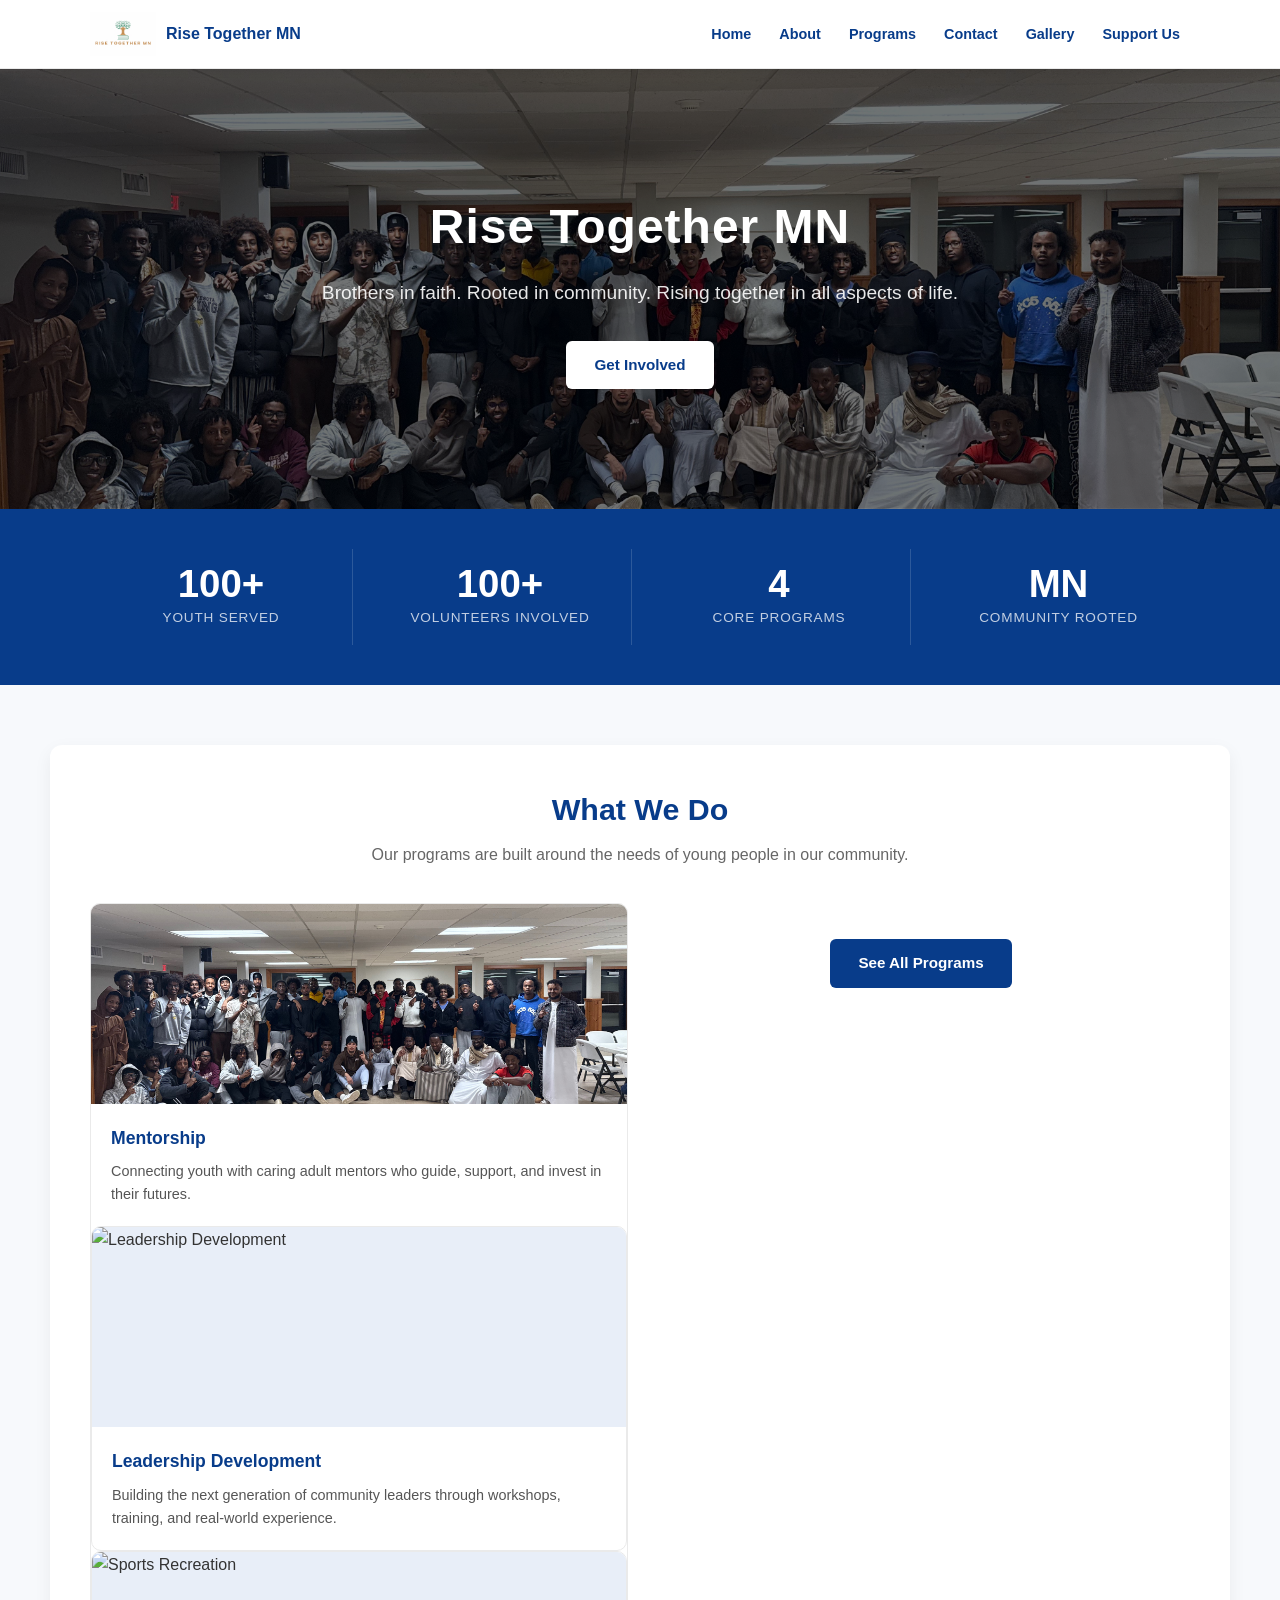
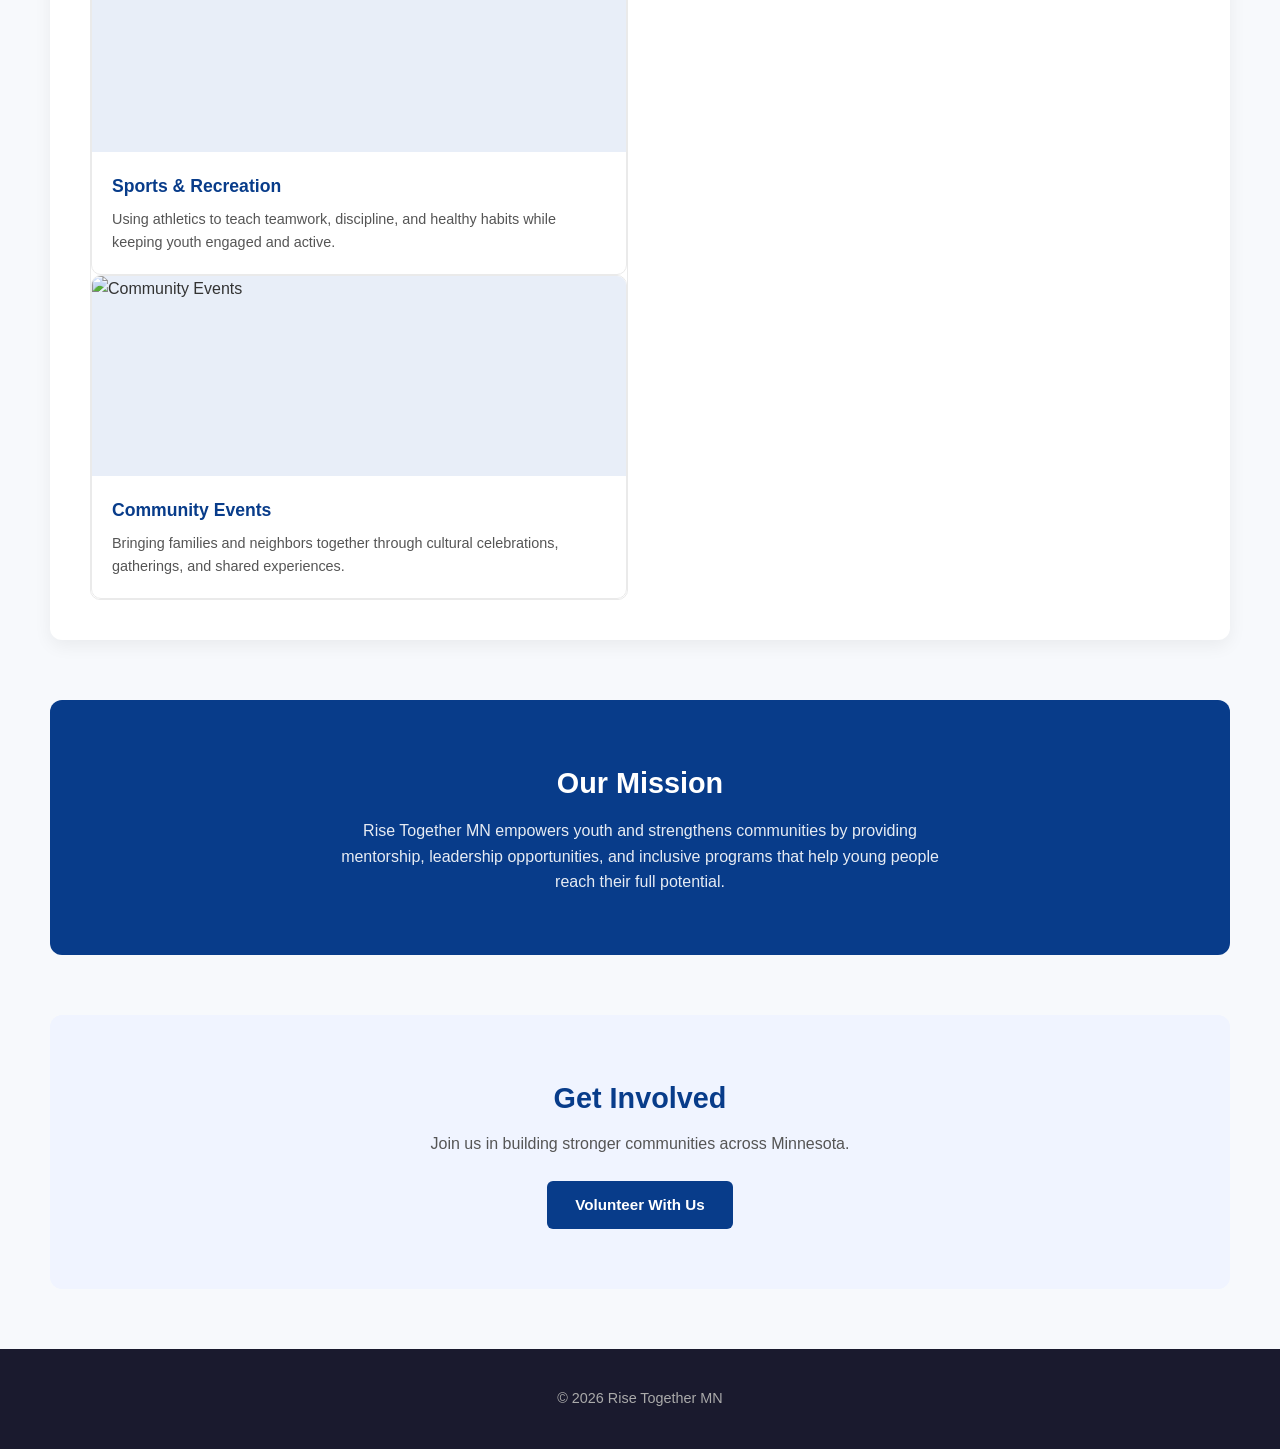
==== commit 5831d291: "Update index.html" ====
--- a/index.html
+++ b/index.html
@@ -30,6 +30,7 @@
         <li><a href="programs.html">Programs</a></li>
         <li><a href="contact.html">Contact</a></li>
         <li><a href="gallery.html">Gallery</a></li>
+        <li><a href="membership.html">Support Us</a></li>
       </ul>
 
     </div>
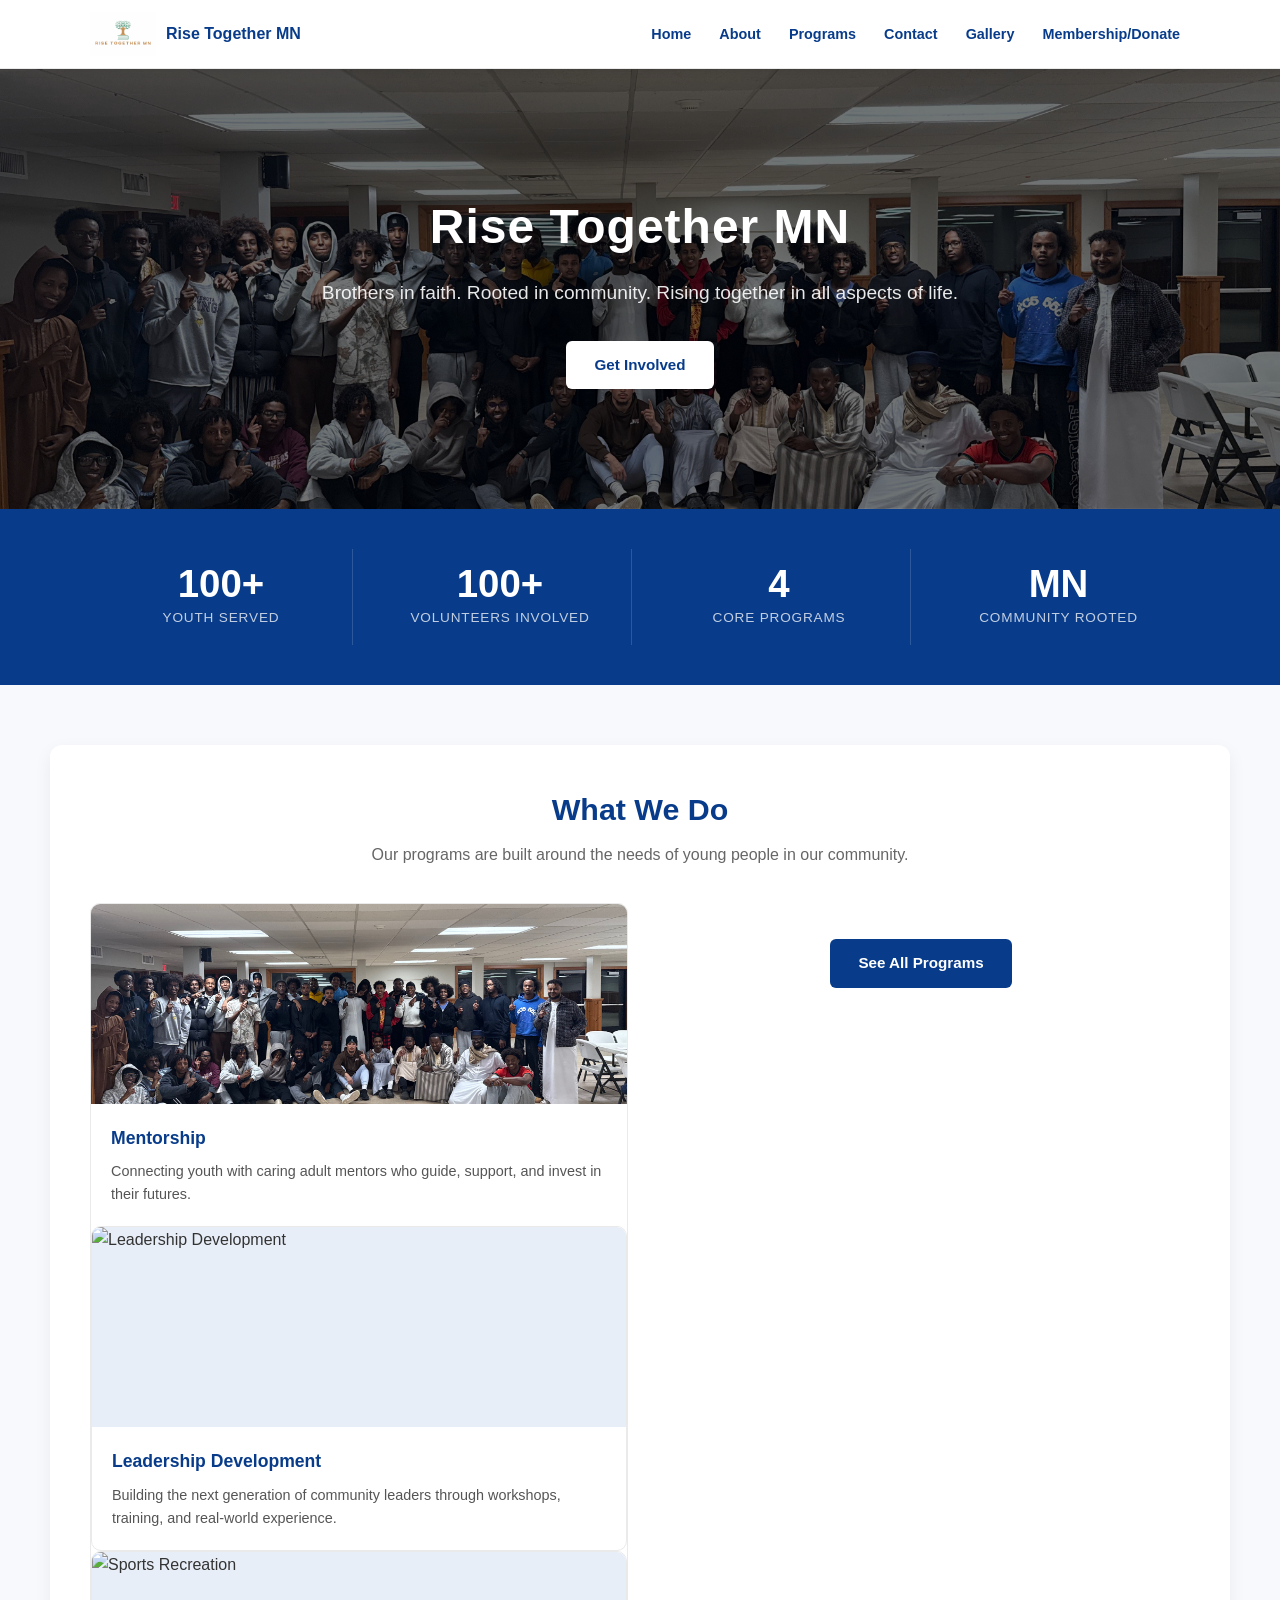
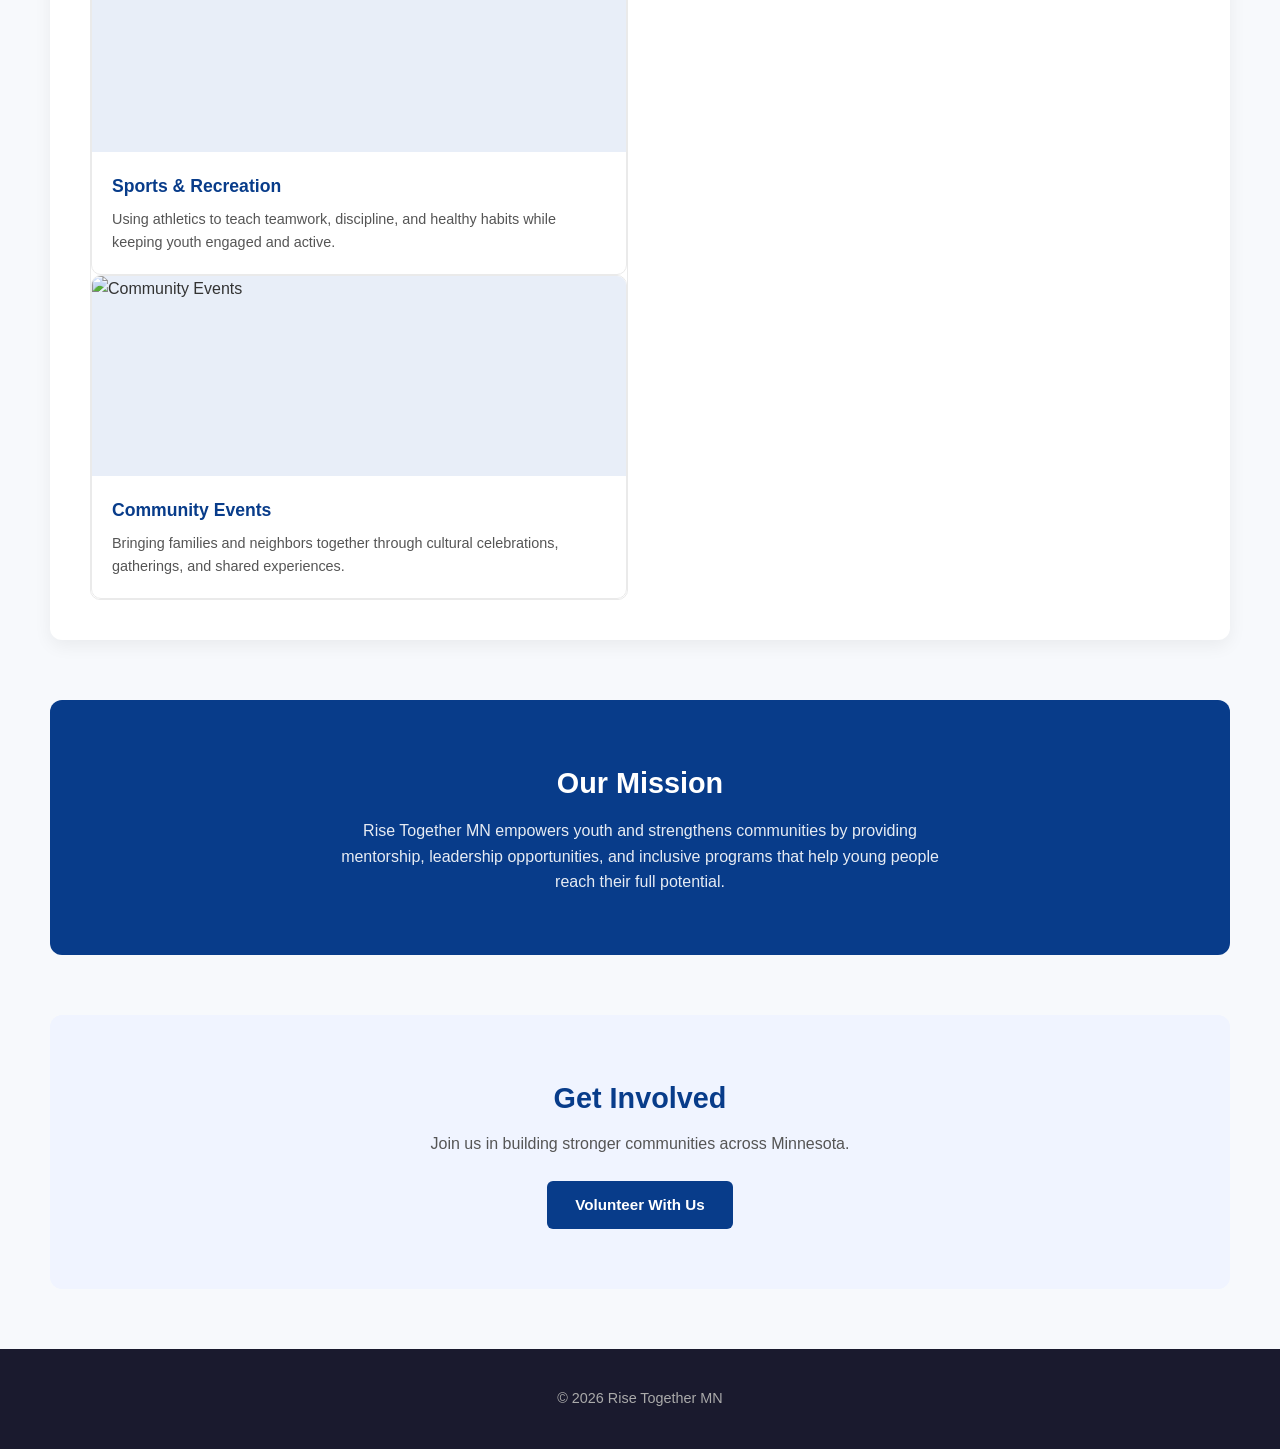
==== commit 8498dd2e: "Update index.html" ====
--- a/index.html
+++ b/index.html
@@ -30,7 +30,7 @@
         <li><a href="programs.html">Programs</a></li>
         <li><a href="contact.html">Contact</a></li>
         <li><a href="gallery.html">Gallery</a></li>
-        <li><a href="membership.html">Support Us</a></li>
+        <li><a href="membership.html">Membership/Donate</a></li>
       </ul>
 
     </div>
@@ -41,7 +41,7 @@
     <div class="hero-content">
       <h1>Rise Together MN</h1>
       <p class="hero-tagline">Brothers in faith. Rooted in community. Rising together in all aspects of life.</p>
-      <a href="contact.html" class="btn btn-white">Get Involved</a>
+      <a href="membership.html" class="btn btn-white">Get Involved</a>
     </div>
   </header>
 
--- a/style.css
+++ b/style.css
@@ -2375,3 +2375,253 @@
     grid-template-columns: 1fr;
   }
 }
+
+/* ===== Support Page — add these to your style.css ===== */
+
+/* Photo banner */
+.support-photo-banner {
+  position: relative;
+  width: 100%;
+  height: 320px;
+  overflow: hidden;
+}
+
+.support-photo-banner img {
+  width: 100%;
+  height: 100%;
+  object-fit: cover;
+  object-position: center;
+  display: block;
+}
+
+.support-photo-overlay {
+  position: absolute;
+  bottom: 0;
+  left: 0;
+  right: 0;
+  background: linear-gradient(transparent, rgba(8, 30, 63, 0.82));
+  padding: 32px 40px 24px;
+  text-align: center;
+}
+
+.support-photo-overlay p {
+  color: white;
+  font-size: 1rem;
+  font-style: italic;
+  opacity: 0.92;
+  margin: 0;
+  max-width: 700px;
+  margin: 0 auto;
+}
+
+/* Wrapper */
+.support-wrapper {
+  max-width: 1100px;
+  margin: 0 auto;
+  padding: 48px 24px 60px;
+}
+
+/* Intro text */
+.support-intro {
+  text-align: center;
+  margin-bottom: 40px;
+}
+
+.support-intro h2 {
+  font-size: 1.9rem;
+  color: #083c8a;
+  margin: 0 0 10px;
+}
+
+.support-intro p {
+  color: #666;
+  font-size: 1rem;
+  max-width: 640px;
+  margin: 0 auto;
+  line-height: 1.7;
+}
+
+/* Side-by-side cards */
+.support-cards {
+  display: grid;
+  grid-template-columns: 1fr 1fr;
+  gap: 28px;
+  margin-bottom: 40px;
+}
+
+.support-card {
+  background: white;
+  border-radius: 12px;
+  box-shadow: 0 6px 18px rgba(0,0,0,0.07);
+  overflow: hidden;
+  display: flex;
+  flex-direction: column;
+  transition: transform 0.2s ease, box-shadow 0.2s ease;
+}
+
+.support-card:hover {
+  transform: translateY(-4px);
+  box-shadow: 0 12px 28px rgba(0,0,0,0.1);
+}
+
+/* Card top colored band */
+.support-card-top {
+  padding: 32px 28px 24px;
+  text-align: center;
+  color: white;
+}
+
+.membership-top {
+  background: linear-gradient(135deg, #083c8a 0%, #0f5fc4 100%);
+}
+
+.donation-top {
+  background: linear-gradient(135deg, #1a6b3c 0%, #27a05a 100%);
+}
+
+.support-card-icon {
+  font-size: 2.4rem;
+  display: block;
+  margin-bottom: 10px;
+}
+
+.support-card-top h3 {
+  font-size: 1.4rem;
+  margin: 0 0 14px;
+  color: white;
+}
+
+.support-card-price {
+  display: inline-flex;
+  align-items: baseline;
+  gap: 5px;
+  background: rgba(255,255,255,0.15);
+  border-radius: 99px;
+  padding: 6px 18px;
+}
+
+.support-card-price .price-amount {
+  font-size: 1.8rem;
+  font-weight: 700;
+  color: white;
+}
+
+.support-card-price .price-period {
+  font-size: 0.9rem;
+  color: rgba(255,255,255,0.8);
+}
+
+/* Card body */
+.support-card-body {
+  padding: 28px;
+  display: flex;
+  flex-direction: column;
+  flex: 1;
+}
+
+.support-card-body p {
+  color: #555;
+  font-size: 0.95rem;
+  line-height: 1.7;
+  margin: 0 0 20px;
+}
+
+.support-perks {
+  list-style: none;
+  padding: 0;
+  margin: 0 0 28px;
+  display: flex;
+  flex-direction: column;
+  gap: 9px;
+  flex: 1;
+}
+
+.support-perks li {
+  font-size: 0.88rem;
+  color: #444;
+  display: flex;
+  align-items: flex-start;
+  gap: 8px;
+  line-height: 1.5;
+}
+
+.support-perks li::before {
+  content: '✓';
+  color: #083c8a;
+  font-weight: 700;
+  flex-shrink: 0;
+  margin-top: 1px;
+}
+
+.support-card-note {
+  text-align: center;
+  font-size: 0.75rem;
+  color: #aaa;
+  margin: 10px 0 0;
+}
+
+/* Bottom message */
+.support-message {
+  background: linear-gradient(135deg, #083c8a 0%, #0f5fc4 100%);
+  border-radius: 12px;
+  padding: 36px 40px;
+  box-shadow: 0 6px 18px rgba(8,60,138,0.2);
+}
+
+.support-message-inner {
+  display: flex;
+  align-items: flex-start;
+  gap: 20px;
+  color: white;
+}
+
+.support-message-icon {
+  font-size: 2.2rem;
+  flex-shrink: 0;
+  margin-top: 4px;
+}
+
+.support-message-inner h3 {
+  font-size: 1.3rem;
+  margin: 0 0 10px;
+  color: white;
+}
+
+.support-message-inner p {
+  font-size: 0.95rem;
+  opacity: 0.9;
+  line-height: 1.75;
+  margin: 0;
+}
+
+/* Mobile */
+@media (max-width: 768px) {
+  .support-photo-banner {
+    height: 220px;
+  }
+
+  .support-photo-overlay {
+    padding: 20px 20px 16px;
+  }
+
+  .support-photo-overlay p {
+    font-size: 0.85rem;
+  }
+
+  .support-cards {
+    grid-template-columns: 1fr;
+  }
+
+  .support-message {
+    padding: 28px 20px;
+  }
+
+  .support-message-inner {
+    flex-direction: column;
+    gap: 12px;
+  }
+
+  .support-wrapper {
+    padding: 28px 16px 40px;
+  }
+}
